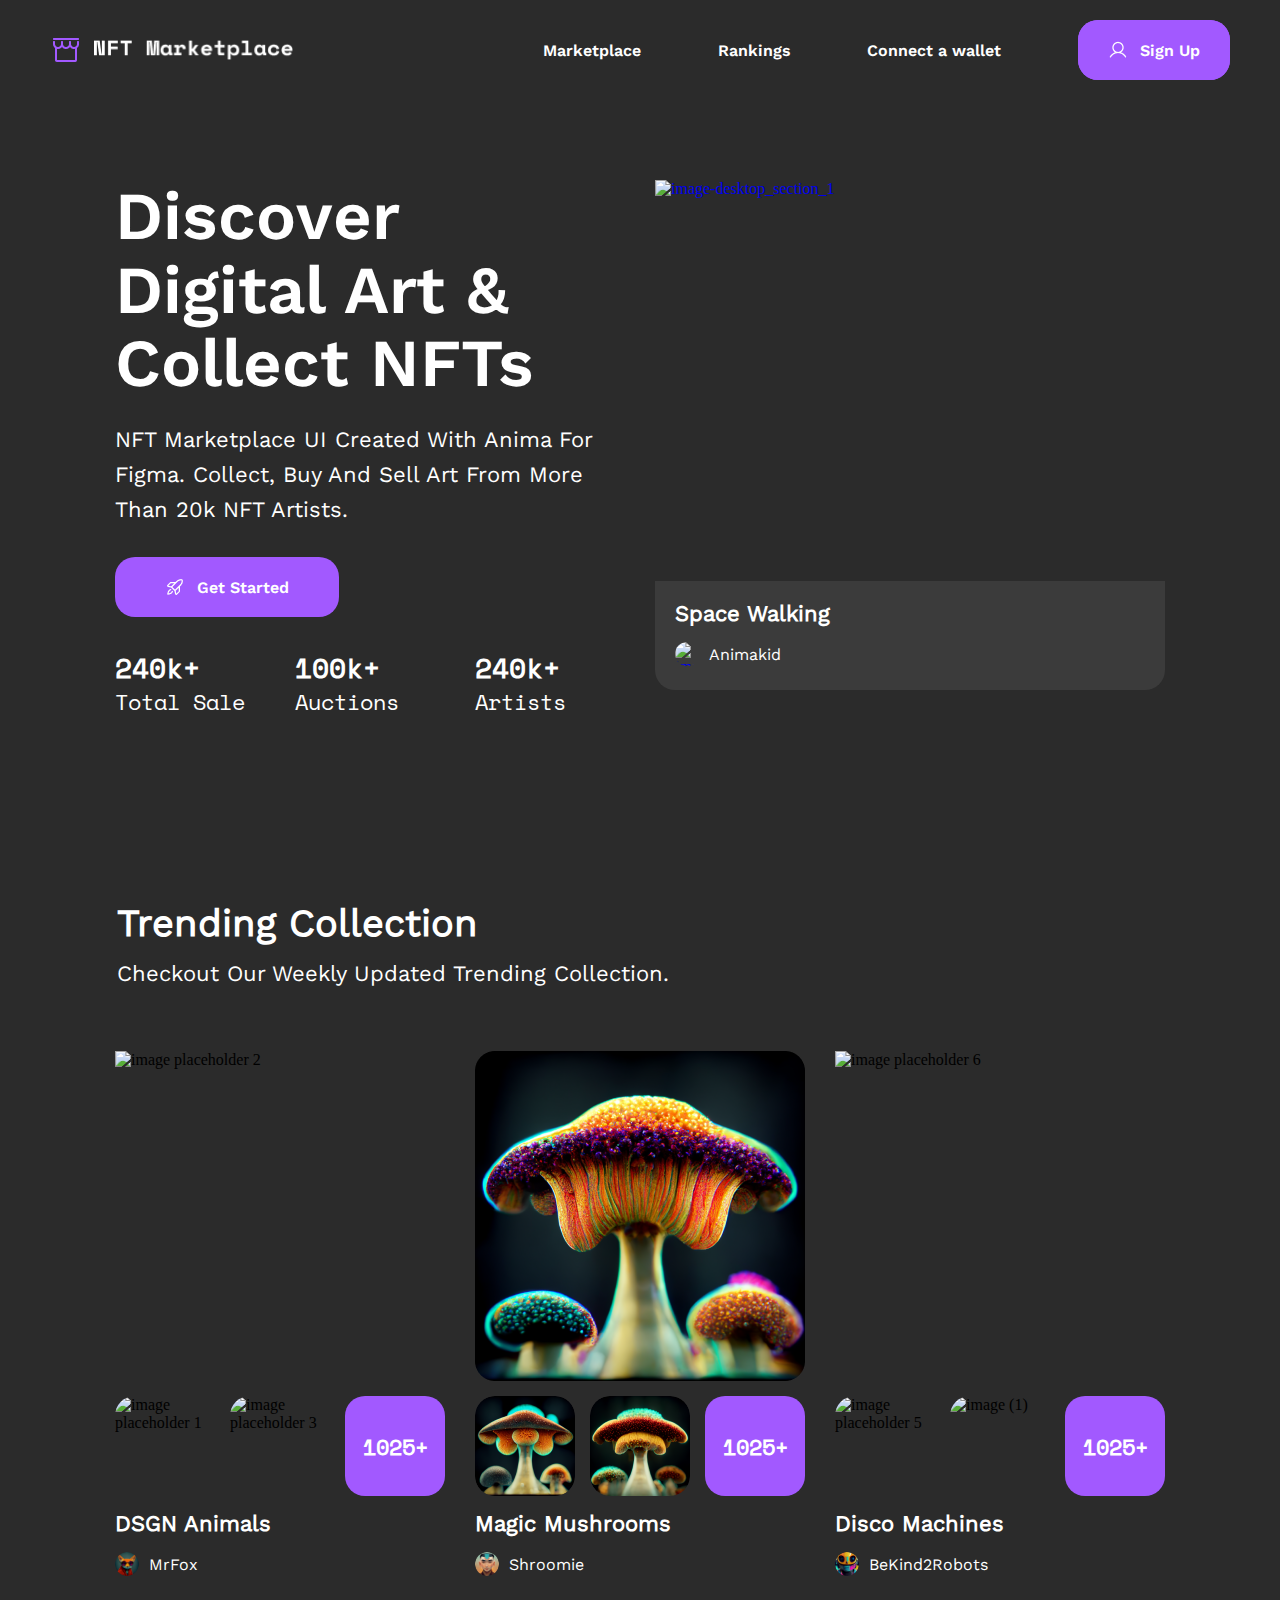
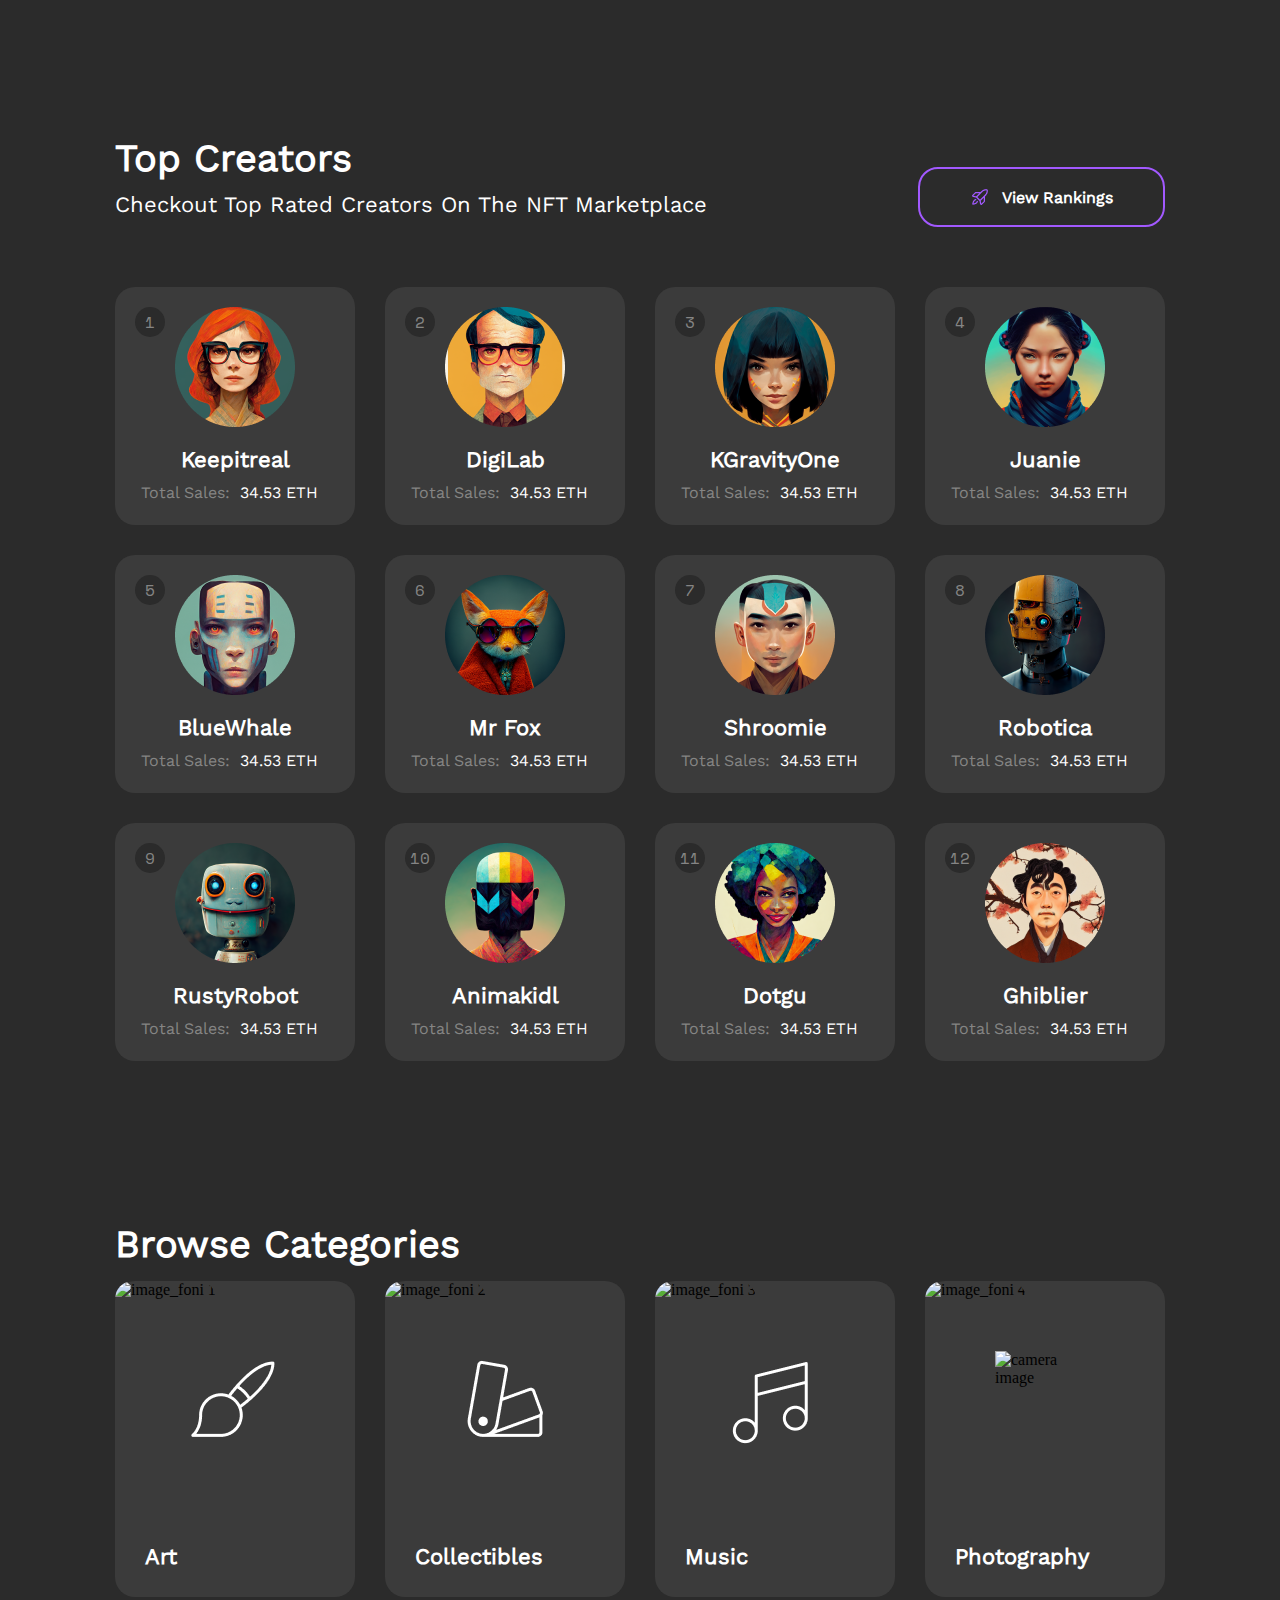
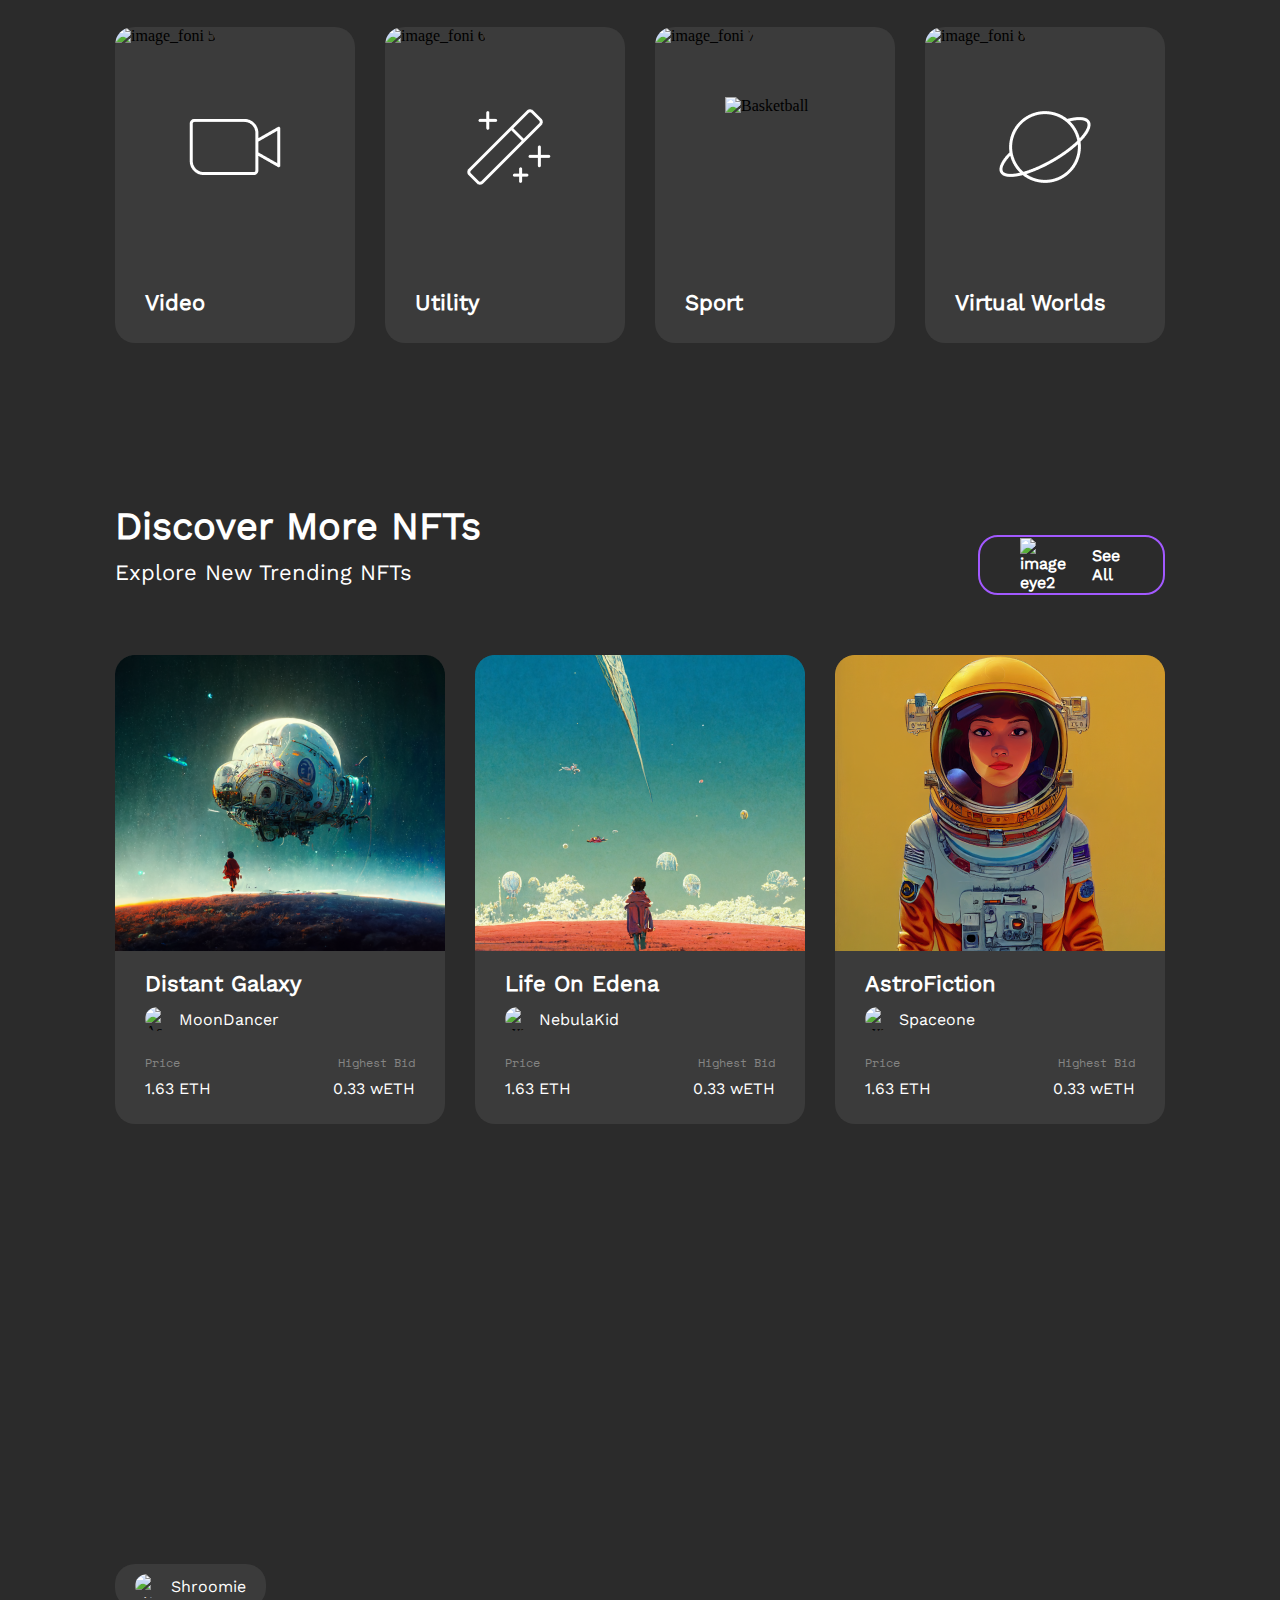
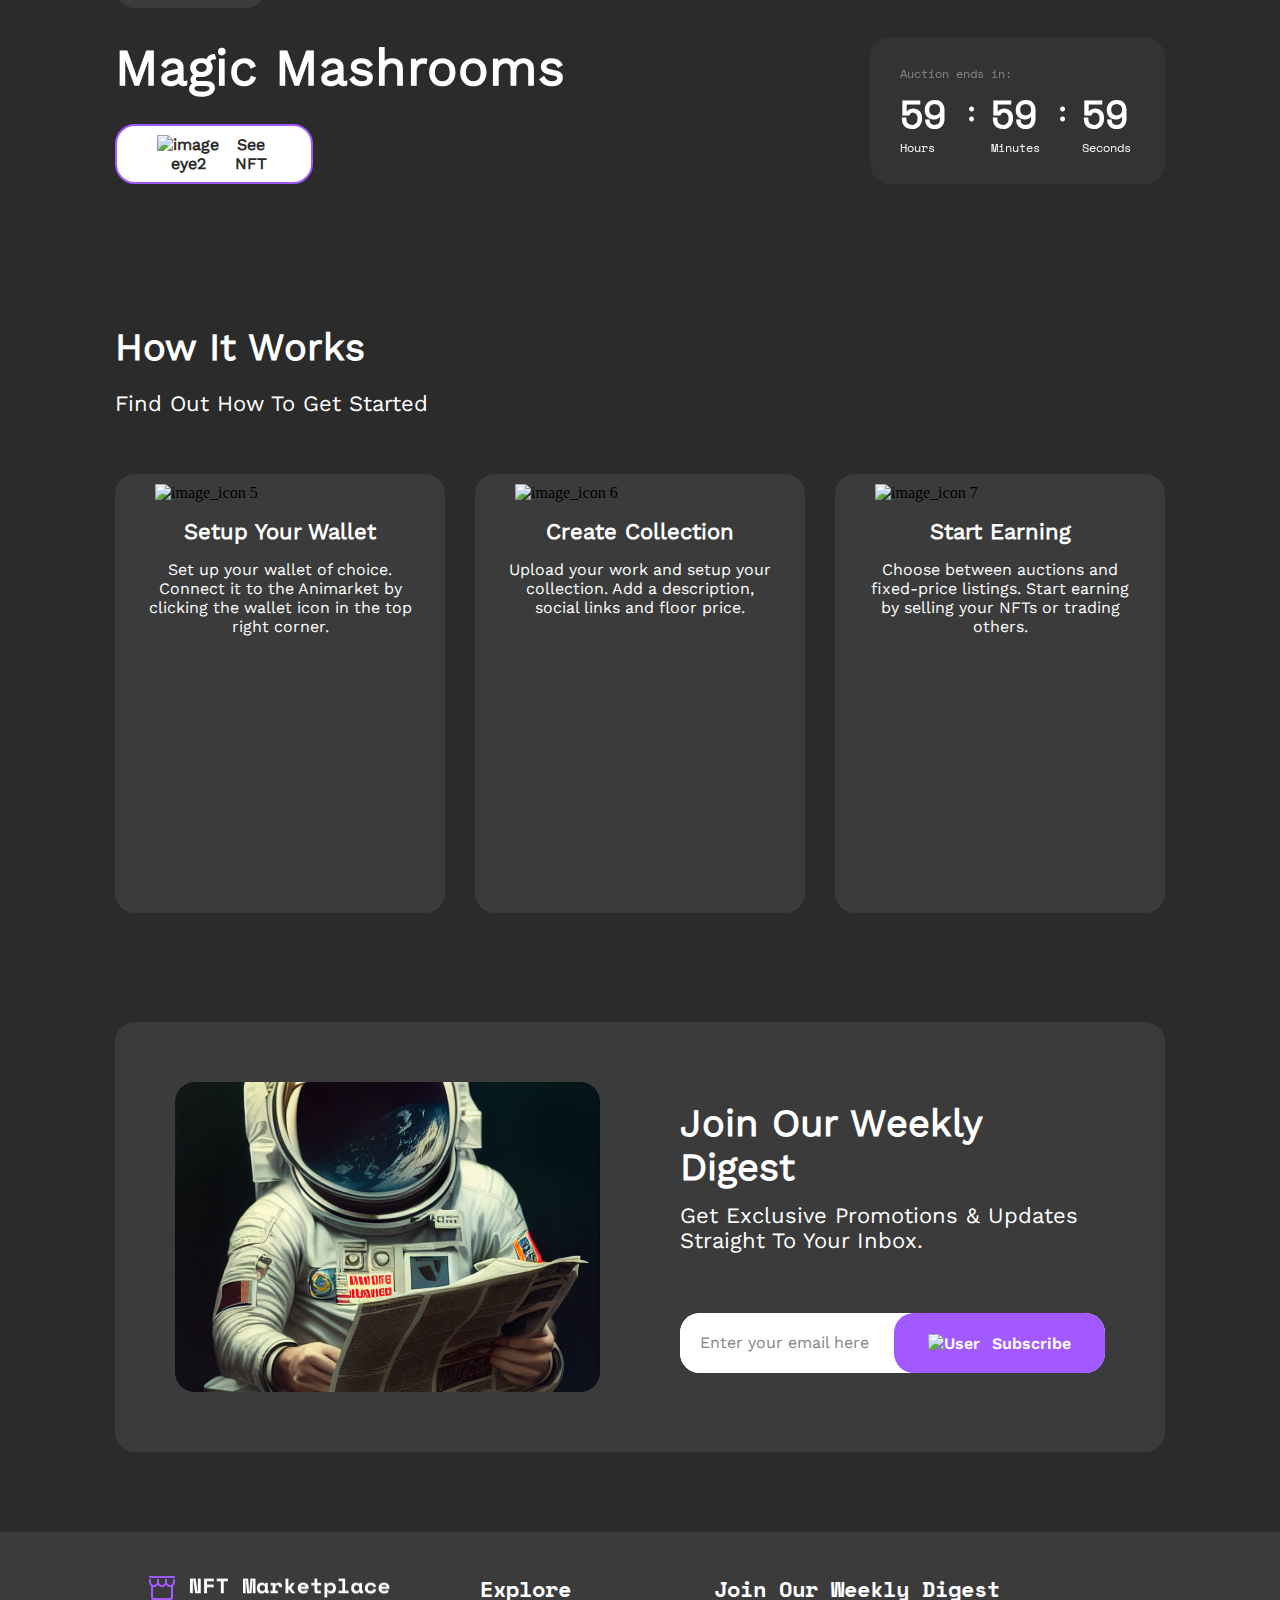
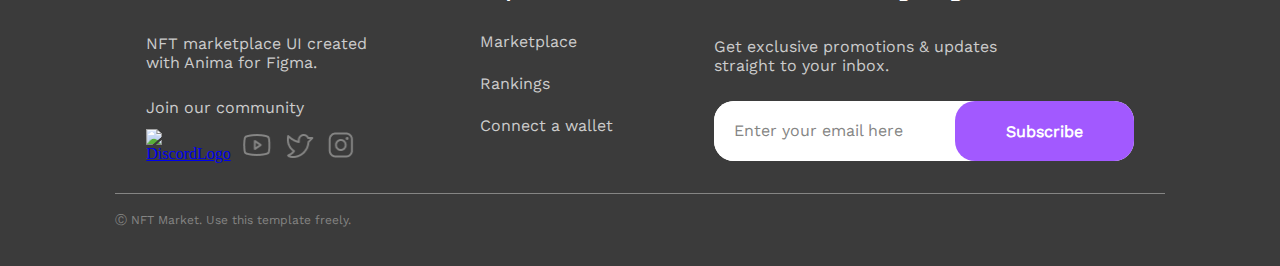
==== index.html @ e865f481 "Add files via upload" ====
<!DOCTYPE html>
<html lang="en">
<head>
    <meta charset="UTF-8">
    <meta name="viewport" content="width=device-width, initial-scale=1.0">
    <link rel="stylesheet" href="style.css">
    <title>index</title>
</head>
<body>
    <!--header start-->
    <header>
        <!--site logo-->
        <a class="header_image" href="index.html">
            <img class="image_logo_1" src="image/Storefront.png" alt="Storefront">
            <img class="image_logo_2" src="image/NFT Marketplace.png" alt="NFT">
        </a>
        <!--site logo end-->
        <!--menu navbar-->
        <nav class="navbar_menu">
            <a href="marketplace.html">Marketplace</a>
            <a href="rakings.html">Rankings</a>
            <a href="nft2.html">Connect a wallet</a>
            <button class="sign_up" type="button"><a class="sign_up" href="marketplace.html"><img class="sign_up_image" src="image/User.png" alt="User">Sign Up</a></button>
            <!--mobile version-->
            <div class="burger_menu">
                <img class="image_burger_menu" src="image/Burger Menu.png" alt="burger_menu">
            </div>
        </nav>
        <!--menu navbar end-->
    </header>
    <!--header end-->  
    <!--main start-->
    <main>
        <div class="desktop_section_1">
            <div class="desktop_container_1">
                <!--section 1 desktop information box-->
                <div class="desktop_box_1">
                    <!--h1-->
                    <div class="desktop_text_h1">
                        <h1 class="desktop_text_h1_style">Discover digital art & Collect NFTs</h1>
                    </div>
                    <!--paragraf-->
                    <div id="desktop_text_p" class="desktop_text_h1">
                        <p class="desktop_text_p_style">NFT marketplace UI created with Anima for Figma. Collect, buy and sell art from more than 20k NFT artists.</p>
                    </div>
                     <!--a link ღილაკი Get Started-->
                    <a id="desktop_get_started" class="sign_up" href="nft2.html"><img class="image_user" src="image/RocketLaunch.png" alt="RocketLaunch">Get Started</a>
                    <!--information text add-->
                    <div class="desktop_add_info_box">
                        <div class="add_mini_box"><p class="add_mini_box_text">240k+</p></div>
                        <div class="add_mini_box"><p class="add_mini_box_text">100k+</p></div>
                        <div class="add_mini_box"><p class="add_mini_box_text">240k+</p></div>
                        <div class="add_mini_box"><p class="add_mini_box_text2">Total Sale</p></div>
                        <div class="add_mini_box"><p class="add_mini_box_text2">Auctions</p></div>
                        <div class="add_mini_box"><p class="add_mini_box_text2">Artists</p></div>
                    </div>
                    <!--information text add   end--> 
                </div>
                <!--section 1 desktop information box end-->
                <!-- a link ( foto and text)-->
                <a class="desktop_box_2" href="#">
                    <div class="desktop_image_charcho">
                        <img class="desktop_image_box_2" src="image/Image decstop_section 1.png" alt="image-desktop_section_1">
                    </div>
                    <div class="desktop_box_2_part">
                        <div class="desktop_text_space_walking">
                            <p class="desktop_text_space_walking_style">Space Walking</p>
                        </div>
                        <div class="desktop_animekid_box">
                            <img class="desktop_image_avatar" src="image/Asset 12 2 (1).png" alt="image_asset 12 2 1">
                            <p class="desktop_text_animakid">Animakid</p>
                        </div>
                    </div>
                </a>
                <!-- a link ( foto and text)   end-->
                <!--desktop_mobile version-->
                <a class="desktop_get_started_mobile" href="nft2.html"><img class="image_user" src="image/RocketLaunch.png" alt="RocketLaunch">Get Started</a>
                <div class="desktop_add_info_box_mobile">
                    <div class="desktop_mini_box_mobile"><p class="add_mini_box_text">240k+</p></div>
                    <div class="desktop_mini_box_mobile"><p class="add_mini_box_text">100k+</p></div>
                    <div class="desktop_mini_box_mobile"><p class="add_mini_box_text">240k+</p></div>
                    <div class="desktop_mini_box_mobile2"><p class="add_mini_box_text2">Total Sale</p></div>
                    <div class="desktop_mini_box_mobile2"><p class="add_mini_box_text2">Auctions</p></div>
                    <div class="desktop_mini_box_mobile2"><p class="add_mini_box_text2">Artists</p></div>
                </div>
                <!--desktop_mobile version   end-->
            </div>
        </div>
        <!--section 2 (desktop)-->
        <div class="desktop_section_2">
            <!--section 2 h1-->
            <div class="desk_section_2_h1">
                <p class="trending_collection_style">Trending Collection</p>
            </div>
            <!--section 2 h3-->
            <div id="desk_section_2_h3" class="desk_section_2_h1">
                <p class="desk_section_2_h3_style">Checkout our weekly updated trending collection.</p>
            </div>
            <!-- section 2   image card -->
            <div class="desk_section_2_image_card">
                <!-- 3 big image-->
                <div class="desk_section_2_card_charcho">
                    <img class="section_2_big_image" src="image/Image Placeholder (2).png" alt="image placeholder 2">
                </div>
                <div id="mobile_none_box1" class="desk_section_2_card_charcho">
                    <img class="section_2_big_image" src="image/Primary Photo Placeholder 2.png" alt="Primary photo placeholder 2">
                </div>
                <div id="mobile_none_box2" class="desk_section_2_card_charcho">
                    <img class="section_2_big_image" src="image/Image Placeholder (6).png" alt="image placeholder 6">
                </div>
                <!-- 3 big image end-->
                <!-- 2 small image card end namber box-->
                <div class="desk_section_2_card_charcho_2">
                    <img class="section_2_mini_image" src="image/Image Placeholder (1).png" alt="image placeholder  1">
                    <img class="section_2_mini_image" src="image/Image Placeholder (3).png" alt="image placeholder 3">
                    <div class="mini_image_box">
                        <p class="mini_image_number">1025+</p>
                    </div>
                </div>
                <div id="mobile_none_box3" class="desk_section_2_card_charcho_2">
                    <img class="section_2_mini_image" src="image/Secondary Photo Placeholder 4.png" alt="Secondary 4">
                    <img class="section_2_mini_image" src="image/Secondary Photo Placeholder 5.png" alt=" Secondary 5">
                    <div class="mini_image_box">
                        <p class="mini_image_number">1025+</p>
                    </div>
                </div>
                <div id="mobile_none_box4" class="desk_section_2_card_charcho_2">
                    <img class="section_2_mini_image" src="image/Image Placeholder (5).png" alt="image placeholder 5">
                    <img class="section_2_mini_image" src="image/Image (1).png" alt=" image (1)">
                    <div class="mini_image_box">
                        <p class="mini_image_number">1025+</p>
                    </div>
                </div>
                <!-- 2 small image card end namber box    end-->
                <!-- 3 card name and logo -->
                <div class="desk_section_2_card_charcho_3">
                    <div class="desktop_text_space_walking">
                        <p class="desktop_text_space_walking_style">DSGN Animals</p>
                    </div>
                    <div class="desktop_animekid_box">
                        <img class="desktop_image_avatar" src="image/list 6.png" alt="list 6">
                        <p class="desktop_text_animakid">MrFox</p>
                    </div>    
                </div>
                <div id="mobile_none_box5" class="desk_section_2_card_charcho_3">
                    <div class="desktop_text_space_walking">
                        <p class="desktop_text_space_walking_style">Magic Mushrooms</p>
                    </div>
                    <div class="desktop_animekid_box">
                        <img class="desktop_image_avatar" src="image/list 7.png" alt="list 7">
                        <p class="desktop_text_animakid">Shroomie</p>
                    </div>    
                </div>
                <div id="mobile_none_box6" class="desk_section_2_card_charcho_3">
                    <div class="desktop_text_space_walking">
                        <p class="desktop_text_space_walking_style">Disco Machines</p>
                    </div>
                    <div class="desktop_animekid_box">
                        <img class="desktop_image_avatar" src="image/list 12.png" alt="list 12">
                        <p class="desktop_text_animakid">BeKind2Robots</p>
                    </div>    
                </div>
                <!-- 3 card name and logo   end -->
            </div>
        </div>
        <!--section 2 (desktop)   end-->
        <!--section 3 -->
        <div class="desktop_section_3">
            <!--section 3 text and  link-->
            <div class="desk_section_3_text_and_link_box">
                <!--section 3 h1 and paragraf-->
                <div class="desk_section_3_text">
                    <div class="section_3_line_h1">
                        <h1 class="trending_collection_style">Top creators</h1>
                    </div>
                    <div class="section_3_line_paragraf">
                        <p class="desk_section_2_h3_style">Checkout Top Rated Creators on the NFT Marketplace</p>
                    </div>
                </div>
                <!--a link ღილაკი View Rankings-->
                <a class="section_3_view_rankings" href="marketplace.html"><img class="image_user" src="image/RocketLaunch 2.png" alt="RocketLaunch 2">View Rankings</a>
            </div>
            <!--section 3 text and link  end--> 
            <!--section 3 card box-->
            <div class="desk_section_3_cards_box">
                <!--section 3  card 1-->
                <div class="desk-section_3_card">
                    <div class="section_3_image_and_namber">
                        <div class="section_3_number_box">
                            <p class="section_3_number_box_style">1</p>
                        </div>
                        <img class="section_3_card_image_1" src="image/person 1.png" alt="person 1">
                    </div>
                    <div class="section_3_name_and_sales">
                        <div class="section_3_name">
                            <p class="desktop_text_space_walking_style">Keepitreal</p>
                        </div>
                        <div id="section_3_sales_box" class="section_3_image_and_namber">
                            <div class="section_3_total_sales">
                                <p class="section_3_total_sales_style">Total Sales:</p>
                            </div>
                            <div class="section_3_total_sales">
                                <p class="desktop_text_animakid">34.53 ETH</p>
                            </div>
                        </div>
                    </div>
                </div>
                <!--section 3  card 2-->
                <div class="desk-section_3_card">
                    <div class="section_3_image_and_namber">
                        <div class="section_3_number_box">
                            <p class="section_3_number_box_style">2</p>
                        </div>
                        <img class="section_3_card_image_1" src="image/person 2.png" alt="person 2">
                    </div>
                    <div class="section_3_name_and_sales">
                        <div class="section_3_name">
                            <p class="desktop_text_space_walking_style">DigiLab</p>
                        </div>
                        <div id="section_3_sales_box" class="section_3_image_and_namber">
                            <div class="section_3_total_sales">
                                <p class="section_3_total_sales_style">Total Sales:</p>
                            </div>
                            <div class="section_3_total_sales">
                                <p class="desktop_text_animakid">34.53 ETH</p>
                            </div>
                        </div>
                    </div>
                </div>
                <!--section 3  card 3-->
                <div class="desk-section_3_card">
                    <div class="section_3_image_and_namber">
                        <div class="section_3_number_box">
                            <p class="section_3_number_box_style">3</p>
                        </div>
                        <img class="section_3_card_image_1" src="image/person 3.png" alt="person 3">
                    </div>
                    <div class="section_3_name_and_sales">
                        <div class="section_3_name">
                            <p class="desktop_text_space_walking_style">KGravityOne</p>
                        </div>
                        <div id="section_3_sales_box" class="section_3_image_and_namber">
                            <div class="section_3_total_sales">
                                <p class="section_3_total_sales_style">Total Sales:</p>
                            </div>
                            <div class="section_3_total_sales">
                                <p class="desktop_text_animakid">34.53 ETH</p>
                            </div>
                        </div>
                    </div>
                </div>
                <!--section 3  card 4-->
                <div class="desk-section_3_card">
                    <div class="section_3_image_and_namber">
                        <div class="section_3_number_box">
                            <p class="section_3_number_box_style">4</p>
                        </div>
                        <img class="section_3_card_image_1" src="image/person 4.png" alt="person 4">
                    </div>
                    <div class="section_3_name_and_sales">
                        <div class="section_3_name">
                            <p class="desktop_text_space_walking_style">Juanie</p>
                        </div>
                        <div id="section_3_sales_box" class="section_3_image_and_namber">
                            <div class="section_3_total_sales">
                                <p class="section_3_total_sales_style">Total Sales:</p>
                            </div>
                            <div class="section_3_total_sales">
                                <p class="desktop_text_animakid">34.53 ETH</p>
                            </div>
                        </div>
                    </div>
                </div>
                <!--section 3  card 5-->
                <div class="desk-section_3_card">
                    <div class="section_3_image_and_namber">
                        <div class="section_3_number_box">
                            <p class="section_3_number_box_style">5</p>
                        </div>
                        <img class="section_3_card_image_1" src="image/person 5.png" alt="person 5">
                    </div>
                    <div class="section_3_name_and_sales">
                        <div class="section_3_name">
                            <p class="desktop_text_space_walking_style">BlueWhale</p>
                        </div>
                        <div id="section_3_sales_box" class="section_3_image_and_namber">
                            <div class="section_3_total_sales">
                                <p class="section_3_total_sales_style">Total Sales:</p>
                            </div>
                            <div class="section_3_total_sales">
                                <p class="desktop_text_animakid">34.53 ETH</p>
                            </div>
                        </div>
                    </div>
                </div>
                <!--section 3  card 6-->
                <div id="mobile_version_none_6" class="desk-section_3_card">
                    <div class="section_3_image_and_namber">
                        <div class="section_3_number_box">
                            <p class="section_3_number_box_style">6</p>
                        </div>
                        <img class="section_3_card_image_1" src="image/person 6.png" alt="person 6">
                    </div>
                    <div class="section_3_name_and_sales">
                        <div class="section_3_name">
                            <p class="desktop_text_space_walking_style">mr fox</p>
                        </div>
                        <div id="section_3_sales_box" class="section_3_image_and_namber">
                            <div class="section_3_total_sales">
                                <p class="section_3_total_sales_style">Total Sales:</p>
                            </div>
                            <div class="section_3_total_sales">
                                <p class="desktop_text_animakid">34.53 ETH</p>
                            </div>
                        </div>
                    </div>
                </div>
                <!--section 3  card 7-->
                <div id="mobile_version_none_7" class="desk-section_3_card">
                    <div class="section_3_image_and_namber">
                        <div class="section_3_number_box">
                            <p class="section_3_number_box_style">7</p>
                        </div>
                        <img class="section_3_card_image_1" src="image/person 7.png" alt="person 7">
                    </div>
                    <div class="section_3_name_and_sales">
                        <div class="section_3_name">
                            <p class="desktop_text_space_walking_style">Shroomie</p>
                        </div>
                        <div id="section_3_sales_box" class="section_3_image_and_namber">
                            <div class="section_3_total_sales">
                                <p class="section_3_total_sales_style">Total Sales:</p>
                            </div>
                            <div class="section_3_total_sales">
                                <p class="desktop_text_animakid">34.53 ETH</p>
                            </div>
                        </div>
                    </div>
                </div>
                <!--section 3  card 8-->
                <div id="mobile_version_none_8" class="desk-section_3_card">
                    <div class="section_3_image_and_namber">
                        <div class="section_3_number_box">
                            <p class="section_3_number_box_style">8</p>
                        </div>
                        <img class="section_3_card_image_1" src="image/person 8.png" alt="person8">
                    </div>
                    <div class="section_3_name_and_sales">
                        <div class="section_3_name">
                            <p class="desktop_text_space_walking_style">robotica</p>
                        </div>
                        <div id="section_3_sales_box" class="section_3_image_and_namber">
                            <div class="section_3_total_sales">
                                <p class="section_3_total_sales_style">Total Sales:</p>
                            </div>
                            <div class="section_3_total_sales">
                                <p class="desktop_text_animakid">34.53 ETH</p>
                            </div>
                        </div>
                    </div>
                </div>
                <!--section 3  card 9-->
                <div id="mobile_version_none_9" class="desk-section_3_card">
                    <div class="section_3_image_and_namber">
                        <div class="section_3_number_box">
                            <p class="section_3_number_box_style">9</p>
                        </div>
                        <img class="section_3_card_image_1" src="image/person 9.png" alt="person 9">
                    </div>
                    <div class="section_3_name_and_sales">
                        <div class="section_3_name">
                            <p class="desktop_text_space_walking_style">RustyRobot</p>
                        </div>
                        <div id="section_3_sales_box" class="section_3_image_and_namber">
                            <div class="section_3_total_sales">
                                <p class="section_3_total_sales_style">Total Sales:</p>
                            </div>
                            <div class="section_3_total_sales">
                                <p class="desktop_text_animakid">34.53 ETH</p>
                            </div>
                        </div>
                    </div>
                </div>
                <!--section 3  card 10-->
                <div id="mobile_version_none_10" class="desk-section_3_card">
                    <div class="section_3_image_and_namber">
                        <div class="section_3_number_box">
                            <p class="section_3_number_box_style">10</p>
                        </div>
                        <img class="section_3_card_image_1" src="image/person 10.png" alt="person 10">
                    </div>
                    <div class="section_3_name_and_sales">
                        <div class="section_3_name">
                            <p class="desktop_text_space_walking_style">animakidl</p>
                        </div>
                        <div id="section_3_sales_box" class="section_3_image_and_namber">
                            <div class="section_3_total_sales">
                                <p class="section_3_total_sales_style">Total Sales:</p>
                            </div>
                            <div class="section_3_total_sales">
                                <p class="desktop_text_animakid">34.53 ETH</p>
                            </div>
                        </div>
                    </div>
                </div>
                <!--section 3  card 11-->
                <div id="mobile_version_none_11" class="desk-section_3_card">
                    <div class="section_3_image_and_namber">
                        <div class="section_3_number_box">
                            <p class="section_3_number_box_style">11</p>
                        </div>
                        <img class="section_3_card_image_1" src="image/person 11.png" alt="person 11">
                    </div>
                    <div class="section_3_name_and_sales">
                        <div class="section_3_name">
                            <p class="desktop_text_space_walking_style">Dotgu</p>
                        </div>
                        <div id="section_3_sales_box" class="section_3_image_and_namber">
                            <div class="section_3_total_sales">
                                <p class="section_3_total_sales_style">Total Sales:</p>
                            </div>
                            <div class="section_3_total_sales">
                                <p class="desktop_text_animakid">34.53 ETH</p>
                            </div>
                        </div>
                    </div>
                </div>
                <!--section 3  card 12-->
                <div id="mobile_version_none_12" class="desk-section_3_card">
                    <div class="section_3_image_and_namber">
                        <div class="section_3_number_box">
                            <p class="section_3_number_box_style">12</p>
                        </div>
                        <img class="section_3_card_image_1" src="image/person 12.png" alt="person 12">
                    </div>
                    <div class="section_3_name_and_sales">
                        <div class="section_3_name">
                            <p class="desktop_text_space_walking_style">Ghiblier</p>
                        </div>
                        <div id="section_3_sales_box" class="section_3_image_and_namber">
                            <div class="section_3_total_sales">
                                <p class="section_3_total_sales_style">Total Sales:</p>
                            </div>
                            <div class="section_3_total_sales">
                                <p class="desktop_text_animakid">34.53 ETH</p>
                            </div>
                        </div>
                    </div>
                </div>
            </div>
            <!--section 3 card box   end-->
            <!--mobile version view rankings-->
            <a class="section_3_view_rankings_mobile" href="marketplace.html"><img class="image_user" src="image/RocketLaunch 2.png" alt="RocketLaunch 2">View Rankings</a>
        </div>
        <!--desktop section 3 end-->
        <!--desktop section 4-->
        <div class="desktop_section_4">
            <!--section 4 h1 text-->
            <div id="desk_section_4_browse_categories" class="desk_section_2_h1">
                <p class="trending_collection_style">browse categories</p>
            </div>
            <!--section 4 card box-->
            <div class="desk_section_4_card_box">
                <!--section 4 card 1-->
                <div class="desk_section_4_card">
                    <div class="section_4_card_image_box">
                        <img class="section_4_card_image_foni" src="image/foni 1.png" alt="image_foni 1">
                        <img class="section_4_card_image_center" src="image/PaintBrush.png" alt="PaintBrush">
                    </div>
                    <div class="section_4_card_text_box">
                        <p class="section_4_card_text_box_style">Art</p>
                    </div>
                </div>
                <!--section 4 card 2-->
                <div class="desk_section_4_card">
                    <div class="section_4_card_image_box">
                        <img class="section_4_card_image_foni" src="image/foni 2.png" alt="image_foni 2">
                        <img class="section_4_card_image_center" src="image/Swatches.png" alt="Swatches">
                    </div>
                    <div class="section_4_card_text_box">
                        <p class="section_4_card_text_box_style">Collectibles</p>
                    </div>
                </div>
                <!--section 4 card 3-->
                <div class="desk_section_4_card">
                    <div class="section_4_card_image_box">
                        <img class="section_4_card_image_foni" src="image/foni 3.png" alt="image_foni 3">
                        <img class="section_4_card_image_center" src="image/MusicNotes.png" alt="MusicNotes">
                    </div>
                    <div class="section_4_card_text_box">
                        <p class="section_4_card_text_box_style">Music</p>
                    </div>
                </div>
                <!--section 4 card 4-->
                <div class="desk_section_4_card">
                    <div class="section_4_card_image_box">
                        <img class="section_4_card_image_foni" src="image/foni 4.png" alt="image_foni 4">
                        <img class="section_4_card_image_center" src="image/Camera.png" alt="camera image">
                    </div>
                    <div class="section_4_card_text_box">
                        <p class="section_4_card_text_box_style">Photography</p>
                    </div>
                </div>
                <!--section 4 card 5-->
                <div class="desk_section_4_card">
                    <div class="section_4_card_image_box">
                        <img class="section_4_card_image_foni" src="image/foni 5.png" alt="image_foni 5">
                        <img class="section_4_card_image_center" src="image/VideoCamera.png" alt="VideoCamera">
                    </div>
                    <div class="section_4_card_text_box">
                        <p class="section_4_card_text_box_style">Video</p>
                    </div>
                </div>
                <!--section 4 card 6-->
                <div class="desk_section_4_card">
                    <div class="section_4_card_image_box">
                        <img class="section_4_card_image_foni" src="image/foni 6.png" alt="image_foni 6">
                        <img class="section_4_card_image_center" src="image/MagicWand.png" alt="MagicWand">
                    </div>
                    <div class="section_4_card_text_box">
                        <p class="section_4_card_text_box_style">Utility</p>
                    </div>
                </div>
                <!--section 4 card 7-->
                <div class="desk_section_4_card">
                    <div class="section_4_card_image_box">
                        <img class="section_4_card_image_foni" src="image/foni 7.png" alt="image_foni 7">
                        <img class="section_4_card_image_center" src="image/Basketball.png" alt="Basketball">
                    </div>
                    <div class="section_4_card_text_box">
                        <p class="section_4_card_text_box_style">Sport</p>
                    </div>
                </div>
                <!--section 4 card 8-->
                <div class="desk_section_4_card">
                    <div class="section_4_card_image_box">
                        <img class="section_4_card_image_foni" src="image/foni 8.png" alt="image_foni 8">
                        <img class="section_4_card_image_center" src="image/Planet.png" alt="Planet">
                    </div>
                    <div class="section_4_card_text_box">
                        <p class="section_4_card_text_box_style">Virtual Worlds</p>
                    </div>
                </div>
            </div>
            <!--section 4 card box end-->
        </div>
        <!--desktop sectiom 4 end-->
        <!--desktop section 5-->
        <div id="desktop_section_5" class="desktop_section_4">
            <!--section 5 class copy section 2-->
            <div class="desk_section_3_text_and_link_box">
                <!--section 5 h1 text -->
                <div id="desk_section_5_text" class="desk_section_3_text">
                    <div class="section_3_line_h1">
                        <h1 class="trending_collection_style">Discover More NFTs</h1>
                    </div>
                    <div class="section_3_line_paragraf">
                        <p class="desk_section_2_h3_style">Explore new trending NFTs</p>
                    </div>
                </div>
                <!--button ღილაკი See All-->
                <a id="section_5_see_all" class="section_3_view_rankings" href="marketplace.html"><img class="image_user" src="image/Eye.png" alt="image eye2">See All</a>
            </div>
            <!--section 5,information copy section 2-->
            <!--section 5 conteiner 2 card box (3 card)-->
            <div class="section_5_container_2">
                <!--section 5 container 2 card 1 -->
                <div class="section_5_container_2_card">
                    <!--container 2 card image box-->
                    <div class="section_5_card_image_box">
                        <img class="section_5_card_big_image" src="image/section 5 namber 1.png" alt="section 5 number 1">
                    </div>
                    <!--container 2 card text box-->
                    <div class="section_5_card_text_box">
                        <div class="desktop_text_space_walking">
                            <p class="desktop_text_space_walking_style">Distant Galaxy</p>
                        </div>
                        <div id="section_5_animekid_box2" class="desktop_animekid_box">
                            <img class="desktop_image_avatar" src="image/Asset 12 2.png" alt="Asset 12 2">
                            <p class="desktop_text_animakid">MoonDancer</p>
                        </div>
                        <div class="container_2_card_price_and_highest_box">
                            <div class="container_2_card_price_box">
                                <div class="container_2_card_price">
                                    <p class="container_2_card_price_style">Price</p>
                                </div> 
                                <div class="container_2_card_price_2">
                                    <p class="desktop_text_animakid">1.63 ETH</p>
                                </div>
                            </div>
                            <div class="container_2_card_price_box_2">
                                <div class="container_2_card_price_3">
                                    <p class="container_2_card_price_style">Highest Bid</p>
                                </div> 
                                <div class="container_2_card_price_4">
                                    <p class="desktop_text_animakid">0.33 wETH</p>
                                </div>
                            </div>    
                        </div>    
                    </div>
                    <!--container 2 card text box end-->
                </div>
                <!--section 5 container 2 card 2 -->
                <div class="section_5_container_2_card">
                    <div class="section_5_card_image_box">
                        <img class="section_5_card_big_image" src="image/section 5 namber 2.png" alt="section 5 number 2">
                    </div>
                    <div class="section_5_card_text_box">
                        <div class="desktop_text_space_walking">
                            <p class="desktop_text_space_walking_style">Life On Edena</p>
                        </div>
                        <div id="section_5_animekid_box2" class="desktop_animekid_box">
                            <img class="desktop_image_avatar" src="image/Avatar (5).png" alt="avatar 5">
                            <p class="desktop_text_animakid">NebulaKid</p>
                        </div>
                        <div class="container_2_card_price_and_highest_box">
                            <div class="container_2_card_price_box">
                                <div class="container_2_card_price">
                                    <p class="container_2_card_price_style">Price</p>
                                </div> 
                                <div class="container_2_card_price_2">
                                    <p class="desktop_text_animakid">1.63 ETH</p>
                                </div>
                            </div>
                            <div class="container_2_card_price_box_2">
                                <div class="container_2_card_price_3">
                                    <p class="container_2_card_price_style">Highest Bid</p>
                                </div> 
                                <div class="container_2_card_price_4">
                                    <p class="desktop_text_animakid">0.33 wETH</p>
                                </div>
                            </div>    
                        </div>    
                    </div>
                </div>
                <!--section 5 container 2 card 3 -->
                <div class="section_5_container_2_card">
                    <div class="section_5_card_image_box">
                        <img class="section_5_card_big_image" src="image/section 5 namber 3.png" alt="section 5 number 3">
                    </div>
                    <div class="section_5_card_text_box">
                        <div class="desktop_text_space_walking">
                            <p class="desktop_text_space_walking_style">AstroFiction</p>
                        </div>
                        <div id="section_5_animekid_box2" class="desktop_animekid_box">
                            <img class="desktop_image_avatar" src="image/Avatar (3).png" alt="avatar 3">
                            <p class="desktop_text_animakid">Spaceone</p>
                        </div>
                        <div class="container_2_card_price_and_highest_box">
                            <div class="container_2_card_price_box">
                                <div class="container_2_card_price">
                                    <p class="container_2_card_price_style">Price</p>
                                </div> 
                                <div class="container_2_card_price_2">
                                    <p class="desktop_text_animakid">1.63 ETH</p>
                                </div>
                            </div>
                            <div class="container_2_card_price_box_2">
                                <div class="container_2_card_price_3">
                                    <p class="container_2_card_price_style">Highest Bid</p>
                                </div> 
                                <div class="container_2_card_price_4">
                                    <p class="desktop_text_animakid">0.33 wETH</p>
                                </div>
                            </div>    
                        </div>    
                    </div>
                </div>
            </div>
            <!--section 5 conteiner 2 card box (3 card)   end-->
            <!--mobile version section 5 -->
            <a class="section_5_see_all_mobile" href="marketplace.html"><img class="image_user" src="image/Eye.png" alt="image eye2">See All</a>
        </div>
        <!--desktop section 5 end-->
        <!--desktop section 6 bacgraund image-->
        <div class="desktop_section_6_backgraund">
            <!--desktop section 6 -->
            <div class="desktop_section_6">
                <!--container links and taimer-->
                <div class="desk_section_6_container_3">
                    <!--box 1 link-Shroomie and text and link See NFT-->
                    <div class="container_3_box_1">
                        <a class="container_3_Shroomie_link" href="artist.html"><img class="desktop_image_avatar" src="image/Avatar 10.png" alt="avatar 10">Shroomie</a>
                        <div class="container_3_box_1_text">
                            <h1 class="container_3_box_1_text_style">Magic Mashrooms</h1>
                        </div>
                        <a id="section_6_see_nft" class="section_3_view_rankings" href="nft page.html"><img class="image_user" src="image/Eye.png" alt="image eye2">See NFT</a>
                    </div>
                    <!--box 1 link-Shroomie and text and link See NFT   end-->
                    <!--section 6 taimer auction box-->
                    <div class="section_6_auction_timer_box">
                        <div id="section_6_auction_time" class="container_2_card_price">
                            <p class="container_2_card_price_style">Auction ends in:</p>
                        </div>
                        <div class="section_6_time_box">
                            <div class="section_6_time_number">
                                <div class="section_6_number_59">
                                    <p class="section_6_number_59_style">59</p>
                                </div>
                                <div class="section_6_hours">
                                    <p class="section_6_hours_style">Hours</p>
                                </div>
                            </div>
                            <div class="section_6_orwertili">
                                <p class="section_6_orwertili_style">:</p>
                            </div>
                            <div class="section_6_time_number">
                                <div class="section_6_number_59">
                                    <p class="section_6_number_59_style">59</p>
                                </div>
                                <div class="section_6_hours">
                                    <p class="section_6_hours_style">Minutes</p>
                                </div>
                            </div>
                            <div class="section_6_orwertili">
                                <p class="section_6_orwertili_style">:</p>
                            </div>
                            <div class="section_6_time_number">
                                <div class="section_6_number_59">
                                    <p class="section_6_number_59_style">59</p>
                                </div>
                                <div class="section_6_hours">
                                    <p class="section_6_hours_style">Seconds</p>
                                </div>
                            </div>
                        </div>
                    </div>
                    <!--section 6 taimer auction box end-->
                    <!--mobile version link see nft-->
                    <a id="section_6_see_nft_mobile" class="section_3_view_rankings" href="nft page.html"><img class="image_user" src="image/Eye.png" alt="image eye2">See NFT</a>
                </div>
            </div>
        </div>
        <!-- desktop section 6 end-->
        <!-- desktop section 7-->
        <div id="desktop_section_7" class="desktop_section_4">
            <!--section 7 h1 -->
            <div id="desk_section_7_h1" class="desk_section_2_h1">
                <p class="trending_collection_style">How it works</p>
            </div>
            <div id="desk_section_7_h3" class="desk_section_2_h1">
                <p class="desk_section_2_h3_style">Find out how to get started</p>
            </div>
            <!--section 7 card conteiner 4-->
            <div id="section_7_container_4" class="section_5_container_2">
                <!-- section 7 . card 3-->
                <div class="section_7_container_card">
                    <img class="container_4_image_icon" src="image/Icon 5.png" alt="image_icon 5">
                    <div class="container_4_text_charcho">
                        <div class="container_4_text_box">
                            <p id="style_mobile" class="desktop_text_space_walking_style">Setup Your wallet</p>
                        </div>
                        <div class="container_4_text_box_2">
                            <p id="style_mobile_paragraf" class="desktop_text_animakid">Set up your wallet of choice. Connect it to the Animarket by clicking the wallet icon in the top right corner.</p>
                        </div>
                    </div>
                </div>
                <!--card 2-->
                <div class="section_7_container_card">
                    <img class="container_4_image_icon" src="image/Icon 6.png" alt="image_icon 6">
                    <div class="container_4_text_charcho">
                        <div class="container_4_text_box">
                            <p id="style_mobile2" class="desktop_text_space_walking_style">Create Collection</p>
                        </div>
                        <div class="container_4_text_box_2">
                            <p id="style_mobile_paragraf2" class="desktop_text_animakid">Upload your work and setup your collection. Add a description, social links and floor price.</p>
                        </div>
                    </div>
                </div>
                <!--card 3-->
                <div class="section_7_container_card">
                    <img class="container_4_image_icon" src="image/Icon 7.png" alt="image_icon 7">
                    <div class="container_4_text_charcho">
                        <div class="container_4_text_box">
                            <p id="style_mobile3" class="desktop_text_space_walking_style">Start Earning</p>
                        </div>
                        <div class="container_4_text_box_2">
                            <p id="style_mobile_paragraf3" class="desktop_text_animakid">Choose between auctions and fixed-price listings. Start earning by selling your NFTs or trading others.</p>
                        </div>
                    </div>
                </div>
            </div>
        </div>
        <!-- desktop section 7 end-->
        <!-- desktop section 8 -->
        <div class="desktop_section_8">
            <div class="desktop_section_8_container">
                <!--container image and information-->
                <div class="section_8_container_box_1">
                    <img class="section_8_image_cosmo" src="image/Photo cos.png" alt="foto cos">
                    <div class="section_8_text_box">
                        <div class="section_8_text_line_1">
                            <p class="trending_collection_style">Join our weekly digest</p>
                        </div>
                        <div class="section_8_text_line_2">
                            <p class="desk_section_2_h3_style">Get exclusive promotions & updates straight to your inbox.</p>
                        </div>
                        <!--input and button -->
                        <form class="section_8_input_box">
                            <input class="section_8_input_1" type="email" placeholder="Enter your email here">
                            <button id="section_8_subscrible" class="sign_up" type="button"><img class="image_user" src="image/EnvelopeSimple.png" alt="User">Subscribe</button>
                        </form>
                    </div>
                </div>
            </div>
        </div>
        <!-- desktop section 8 end-->
    </main>
    <!--main end-->
    <!--last part-->
    <div class="last_part">
        <div class="section_4">
            <div class="box_2">
                <div class="sveti_1">
                    <!--site logo-->
                    <a class="header_image_mobile" href="index.html">
                        <img class="image_logo_1_mobile" src="image/Storefront.png" alt="Storefront">
                        <img class="image_logo_2_mobile" src="image/NFT Marketplace.png" alt="NFT">
                    </a>
                    <!--site logo end-->
                    <div class="paragrafi_3">
                        <p class="paragrafi_3_style">NFT marketplace UI created with Anima for Figma.</p>
                    </div>
                    <div id="paragrafi_4" class="paragrafi_3">
                        <p class="paragrafi_3_style">Join our community</p>
                    </div>
                    <!--image soc media-->
                    <div class="soc_image_box">
                        <a href="#"><img class="logo_soc" src="image/DiscordLogo.png" alt="DiscordLogo"></a>
                        <a href="#"><img class="logo_soc" src="image/YoutubeLogo.png" alt="YoutubeLogo"></a>
                        <a href="#"><img class="logo_soc" src="image/TwitterLogo.png" alt="TwitterLogo"></a>
                        <a href="#"><img class="logo_soc" src="image/InstagramLogo.png" alt="InstagramLogo"></a>
                    </div>
                    <!--image soc media end-->
                </div>
                <div class="sveti_2">
                    <div class="explore_box">
                        <p class="explore_style">Explore</p>
                    </div>
                    <div class="marketplace">
                        <a class="paragrafi_3_style" href="marketplace.html">Marketplace</a>
                    </div>
                    <div class="rankings">
                        <a class="paragrafi_3_style" href="rakings.html">Rankings</a>
                    </div>
                    <div class="rankings">
                        <a class="paragrafi_3_style" href="nft2.html">Connect a wallet</a>
                    </div>
                </div>
                <div class="sveti_3">
                    <div id="join_our" class="explore_box">
                        <p class="explore_style">Join our weekly digest</p>
                    </div>
                    <div id="paragrafi_5" class="paragrafi_3">
                        <p class="paragrafi_3_style">Get exclusive promotions & updates straight to your inbox.</p>
                    </div>
                    <div class="input_box">
                        <input class="input_1" type="email" placeholder="Enter your email here">
                        <button class="subscrible" type="button">Subscribe</button>
                        <button class="mobile_button"><img class="sign_up_ima" src="image/EnvelopeSimple.png" alt="meil_image"> Subscribe</button>
                    </div>
                </div>
            </div>
            <div class="box_3">
                <div class="paragrafi_6">
                    <p class="paragrafi_6_style">Ⓒ NFT Market. Use this template freely.</p>
                </div>
            </div>
        </div>
    </div>
    <!--last part end-->
</body>
</html>
---- style.css ----
@font-face {
    font-family: "WorkSans-Regular";
    src: url(font/WorkSans-Regular.ttf);
}
@font-face {
    font-family: "WorkSans-SemiBold";
    src: url(font/WorkSans-SemiBold.ttf);
}
@font-face {
    font-family: "SpaceMono-Regular";
    src: url(font/SpaceMono-Regular.ttf);
}
@font-face {
    font-family: "SpaceMono-Bold";
    src: url(font/SpaceMono-Bold.ttf);
}
*{
    margin: 0;
    padding: 0;
    box-sizing: border-box;
}
:root{
    /*font*/
    --primary_font: "WorkSans-Regular";
    --secondary_font: "WorkSans-SemiBold";
    --third_font: "SpaceMono-Regular";
    --quarter_font: "SpaceMono-Bold";
    /*font end*/
    /*color*/
    --bg-white: #ffffff;
    --bg-blu: #A259FF;
    --bg-Gray: #858584;
    --bg-approx-eclipse: #3b3b3b;
    --bg-Night-Rider: #2B2B2B;
    --bg-Very-Light-Grey: #ccc;
    --bg-green-cyan: #00ac4f;
    --bg-very-dark-shade-of-gray: #1e1e1e;
    /*color end*/
}
body{
    background-color: var(--bg-Night-Rider);
}
/*header*/
header{
    margin: auto;
    max-width: 1280px;
    height: 100px;
    padding: 20px 50px;
    display: flex;
    justify-content: space-between;
    align-items: center;
}
/*logo site*/
.header_image{
    width: 243.41px;
    height: 32px;
    display: flex;
    align-items: center;
    justify-content: space-between;
}
.header_image_mobile{
    width: 243.41px;
    height: 32px;
    display: flex;
    align-items: center;
    justify-content: space-between;
}
.image_logo_1_mobile{
    width: 32px;
    height: 32px;
}
.image_logo_2_mobile{
    width: 199.41px;
    height: 19.8px;
}
.image_logo_1{
    width: 32px;
    height: 32px;
}
.image_logo_2{
    width: 199.41px;
    height: 19.8px;
}
/*menu*/
.navbar_menu{
    width: 707px;
    height: 60px;
    padding-left: 20px;
    display: flex;
    align-items: center;
    justify-content: space-between;
   
}
.navbar_menu > a{
    font-size: 16px;
    font-family: var(--secondary_font);
    color: var(--bg-white);
    font-weight: 600;
    text-decoration: none;
}
/* a teg (sign up)*/
.sign_up{
    width: 152px;
    height: 60px;
    background-color:var(--bg-blu);
    border: none;
    border-radius: 20px;
    color: var(--bg-white);
    font-size: 16px;
    font-family: var(--secondary_font);
    font-weight: 600;
    display: flex;
    align-items: center;
    justify-content: center;
    gap: 12px;
    text-decoration: none;
    cursor: pointer;
}
.sign_up_image{
    width: 20px;
    height: 20px;
}
/*mobile version*/
.burger_menu{
    display: none;
}
.image_burger_menu{
    width: 24px;
    height: 24px;
}
/*header end*/
/*main start*/
.desktop_section_1{
    margin: auto;
    width: 1280px;
    height: 720px;
    padding: 80px 115px;
}
.desktop_container_1{
    width: 1050px;
    height: 544px;
    display: flex;
    justify-content: space-between;
}
/*section 1 desktop information box*/
.desktop_box_1{
    width: 510px;
    height: 100%;
}
/*h1*/
.desktop_text_h1{
    width: 100%;
    height: 222px;
}
.desktop_text_h1_style{
    color: var(--bg-white);
    font-family: var(--secondary_font);
    font-size: 67px;
    line-height: 73.7px;
    font-weight: 600;
    text-transform: capitalize;
}
/*paragraf   class="desktop_text_h1"*/
#desktop_text_p{
    margin-top: 20px;
    height: 105px;
}
.desktop_text_p_style{
    color: var(--bg-white);
    font-family: var(--primary_font);
    font-size: 22px;
    line-height: 35.2px;
    font-weight: 400;
    text-transform: capitalize;
}
/* a link. class="sign_up"*/
#desktop_get_started{
    margin-top: 30px;
    margin-bottom: 30px;
    width: 224px;
    height: 60px;
    padding: 0 40px;
}
/*information text add*/
.desktop_add_info_box{
    width: 100%;
    height: 76px;
    display: grid;
    grid-template-columns: auto auto auto;
    column-gap: 30px;
}
.add_mini_box{
    width: 150px;
    height: 38px;
}
.add_mini_box_text{
    margin: 0;
    color: var(--bg-white);
    font-family: var(--third_font);
    font-size: 28px;
    font-style: normal;
    font-weight: 700;
    text-transform: capitalize;
}
.add_mini_box_text2{
    color: var(--bg-white);
    font-family: var(--third_font);
    font-size: 22px;
    font-style: normal;
    font-weight: 400;
    text-transform: capitalize;
}
/*a link box ( foto and text)*/
.desktop_box_2{
    width: 510px;
    height: 510px;
    border-radius: 20px;
    text-decoration: none;
}
.desktop_image_charcho{
    width: 100%;
    height: 401px;
}
.desktop_image_box_2{
    width: 100%;
    height: 100%;
}
.desktop_box_2_part{
    width: 100%;
    height: 109px;
    padding: 20px;
    background-color: var(--bg-approx-eclipse);
    border-radius: 0 0 20px 20px;
}
.desktop_text_space_walking{
    width: 100%;
    height: 31px;
}
.desktop_text_space_walking_style{
    color: var(--bg-white);
    font-family: var(--primary_font);
    font-size: 22px;
    font-style: normal;
    font-weight: 600;
    text-transform: capitalize;
}
.desktop_animekid_box{
    margin-top: 10px;
    width: 100%;
    height: 24px;
    display: flex;
    align-items: center;
    gap: 10px;
}
.desktop_text_animakid{
    color: var(--bg-white);
    font-family: var(--primary_font);
    font-size: 16px;
    font-style: normal;
    font-weight: 400;
}
.desktop_image_avatar{
    width: 24px;
    height: 24px;
    border-radius: 100px;
}
/*desktop_mobile version*/
.desktop_get_started_mobile{
    width: 315px;
    height: 60px;
    padding: 0 20px;
    display: flex;
    gap: 12px;
    border-radius: 20px;
    background-color: var(--bg-blu);
    color: var(--bg-white);
    font-family: var(--primary_font);
    font-size: 16px;
    font-style: normal;
    font-weight: 600;
    border: none;
    cursor: pointer;
    text-decoration: none;
    display: none;
}
.desktop_add_info_box_mobile{
    width: 510px;
    height: 76px;
    display: grid;
    grid-template-columns: auto auto auto;
    column-gap: 30px;
    display: none;
}
.desktop_mini_box_mobile{
    width: 85px;
    height: 35px;
    display: none;
}
.desktop_mini_box_mobile2{
    width: 85px;
    height: 22px;
    display: none;
}
/*section 2 (desktop)*/
.desktop_section_2{
    margin: auto;
    width: 1280px;
    height: 836px;
    padding: 80px 0;
}
/*section 2 h1*/
.desk_section_2_h1{
    width: 1046px;
    height: 46px;
    margin-left: 117px;
    display: flex;
    align-items: center;
}
.trending_collection_style{
    color: var(--bg-white);
    font-family: var(--primary_font);
    font-size: 38px;
    font-style: normal;
    font-weight: 600;
    text-transform: capitalize;
}
/* section 2 h3  class="desk_section_2_h1"*/
#desk_section_2_h3{
    margin-top: 10px;
    height: 35px;
}
.desk_section_2_h3_style{
    color: var(--bg-white);
    font-family: var(--primary_font);
    font-size: 22px;
    font-style: normal;
    font-weight: 400;
    text-transform: capitalize;
}
/*section 2 image cards*/
.desk_section_2_image_card{
    margin: auto;
    margin-top: 60px;
    width: 1050px;
    height: 525px;
    display: grid;
    grid-template-columns: auto auto auto;
    column-gap: 30px;
    row-gap: 15px;
}
/*3 big image*/
.desk_section_2_card_charcho{
    width: 330px;
    height: 330px;
    border-radius: 20px;
}
.section_2_big_image{
    width: 100%;
    height: 330px;
}
/*section 2 smoll image and namber box*/
.desk_section_2_card_charcho_2{
    width: 100%;
    height: 100px;
    display: flex;
    gap: 15px;
}
.section_2_mini_image{
    width: 100px;
    height: 100px;
    border-radius: 20px;
}
.mini_image_box{
    width: 100px;
    height: 100px;
    padding: 32px 15px ;
    display: flex;
    align-items: center;
    justify-content: center;
    border-radius: 20px;
    background: var(--bg-blu);
}
.mini_image_number{
    color: var(--bg-white);
    text-align: center;
    font-family: var(--third_font);
    font-size: 22px;
    font-style: normal;
    font-weight: 700;
    text-transform: capitalize;
}
/*name and logo image box*/
.desk_section_2_card_charcho_3{
    width: 330px;
    height: 65px;
}
/* section 3  */
.desktop_section_3{
    margin: auto;
    width: 1280px;
    height: 1085px;
    padding: 80px 115px;
}
/*section 3 text  and link box*/
.desk_section_3_text_and_link_box{
    width: 100%;
    height: 91px;
    display: flex;
    justify-content: space-between;
}
/*section 3 text box*/
.desk_section_3_text{
    width: 706px;
    height: 100%;
}
/*section 3 h1*/
.section_3_line_h1{
    width: 100%;
    height: 46px;
}
/*section 3 paragraf*/
.section_3_line_paragraf{
    width: 100%;
    height: 34px;
    margin-top: 10px;
}
/*section 3 link */
.section_3_view_rankings{
    margin-top: 31px;
    width: 247px;
    height: 60px;
    border-radius: 20px;
    border: 2px solid var(--bg-blu);
    display: flex;
    padding: 0px 40px;
    justify-content: center;
    align-items: center;
    gap: 12px;
    background: none;
    color: var(--bg-white);
    font-family: var(--primary_font);
    font-size: 16px;
    font-style: normal;
    font-weight: 600;
    cursor: pointer;
    text-decoration: none;
}
/*section 3 card box*/
.desk_section_3_cards_box{
    margin: auto;
    margin-top: 60px;
    width: 1050;
    height: 774px;
    display: grid;
    grid-template-columns: auto auto auto auto;
    gap: 30px;
}
/*section 3 . 12 card*/
.desk-section_3_card{
    width: 240px;
    height: 238px;
    padding: 20px;
    border-radius: 20px;
    background: var(--bg-approx-eclipse);
}
/*section 3 card image and number*/
.section_3_image_and_namber{
    width: 100%;
    height: 120px;
    display: flex;
    gap: 10px;
}
/*section 3 card number box*/
.section_3_number_box{
    width: 30px;
    height: 30px;
    border-radius: 20px;
    background: var(--bg-Night-Rider);
    display: flex;
    justify-content: center;
    align-items: center;
}
.section_3_number_box_style{
    color: var(--bg-Gray);
    text-align: center;
    font-family: var(--third_font);
    font-size: 16px;
    font-style: normal;
    font-weight: 400;
}
/*section 3 card image */
.section_3_card_image_1{
    width: 120px;
    height: 120px;
}
/*section 3 card person name and sales box*/
.section_3_name_and_sales{
    width: 100%;
    height: 58px;
    margin-top: 20px;
}
/*section 3 card person name*/
.section_3_name{
    width: 100%;
    height: 31px;  
    text-align: center;
}
/*section 3 card sales box*/
#section_3_sales_box{
    width: 100%;
    height: 22px;
    display: flex;
    gap: 10px;
    margin-top: 5px;
}
.section_3_total_sales{
    width: 95px;
    height: 22px;
}
.section_3_total_sales_style{
    color: var(--bg-Gray);
    text-align: right;
    font-family: var(--primary_font);
    font-size: 16px;
    font-style: normal;
    font-weight: 400;
}
/*mobile version view rankings */
.section_3_view_rankings_mobile{
    margin-top: 30px;
    width: 315px;
    height: 60px;
    border-radius: 20px;
    border: 2px solid var(--bg-blu);
    display: flex;
    padding: 0px 40px;
    gap: 12px;
    background: none;
    color: var(--bg-white);
    font-family: var(--primary_font);
    font-size: 16px;
    font-style: normal;
    font-weight: 600;
    cursor: pointer;
    text-decoration: none;
    display: none;
}
/*section 4*/
.desktop_section_4{
    margin: auto;
    width: 1280px;
    height: 883px;
    padding: 80px 115px;
}
/*section 4 h1 text  class="desk_section_2_h1"*/
#desk_section_4_browse_categories{
    margin-left: 0;
}
/*section 4 card box*/
.desk_section_4_card_box{
    margin: auto;
    margin-top: 14px;
    width: 1050;
    height: 662px;
    display: grid;
    grid-template-columns: auto auto auto auto;
    gap: 30px;
}
/*section 4 card  all 8 */
.desk_section_4_card{
    width: 240px;
    height: 316px;
    border-radius: 20px;
    background: var(--bg-approx-eclipse);
}
/*card image box, 2 image*/
.section_4_card_image_box{
    width: 240px;
    height: 240px;
    border-radius: 20px 20px 0px 0px;
    position: relative;
}
/*card image background*/
.section_4_card_image_foni{
    width: 240px;
    height: 240px;
    border-radius: 20px 20px 0px 0px;
}
/*card image center smoll image*/
.section_4_card_image_center{
    width: 100px;
    height: 100px;
    position: absolute;
    top: 70px;
    left: 70px;
}
/*card image name text */
.section_4_card_text_box{
    border-radius: 0 0 20px 20px;
    width: 100%;
    height: 76px;
    padding: 20px 30px 25px 30px ;
    display: flex;
    justify-content: start;
    align-items: center;
}
/*card image name text style*/
.section_4_card_text_box_style{
    color: var(--bg-white);
    font-family: var(--primary_font);
    font-size: 22px;
    font-weight: 600;
}
/*desktop section 5. class="desktop_section_4"*/
#desktop_section_5{
    height: 780px;
}
/*class="desk_section_3_text"*/
#desk_section_5_text{
    width: 763px;
}
/* a link see all. class="section_3_view_rankings"*/
#section_5_see_all{
    width: 187px;
}
/*section 5 . 3 card box*/
.section_5_container_2{
    margin-top: 60px;
    width: 100%;
    height: 469px;
    display: flex;
    justify-content: space-between;
}
/*section 5 card */
.section_5_container_2_card{
    width: 330px;
    height: 100%;
    border-radius: 20px;
    background-color: var(--bg-approx-eclipse);
}
/*section 5 card  image box */
.section_5_card_image_box{
    width: 330px;
    height: 296px;
}
/*section 5 card  image size*/
.section_5_card_big_image{
    width: 100%;
    height: 100%;
}
/*section 5 card all text */
.section_5_card_text_box{
    margin-top: 0;
    width: 100%;
    height: 173px;
    border-radius: 0 0 20px 20px;
    padding: 20px 30px 25px 30px;
}
/*class="desktop_animekid_box"*/
#section_5_animekid_box2{
    margin-top: 5px;
}
.container_2_card_price_and_highest_box{
    margin-top: 25px;
    width: 100%;
    height: 43px;
    display: flex;
    justify-content: space-between;
}
.container_2_card_price_box{
    width: 114px;
    height: 100%;
}
.container_2_card_price{
    width: 100%;
    height: 13px;
    display: flex;
    justify-content: start;
    align-items: center;
}
.container_2_card_price_style{
    color: var(--bg-Gray);
    font-family: var(--third_font);
    font-size: 12px;
    font-style: normal;
    font-weight: 400;
}
.container_2_card_price_2{
    width: 100%;
    height: 22px;
    display: flex;
    justify-content: start;
    align-items: center;
    margin-top: 8px;
}
.container_2_card_price_box_2{
    width: 135px;
    height: 100%;
}
.container_2_card_price_3{
    width: 100%;
    height: 13px;
    display: flex;
    align-items: center;
    justify-content: end;
}
.container_2_card_price_4{
    width: 100%;
    height: 22px;
    display: flex;
    justify-content: end;
    align-items: center;
    margin-top: 8px;
}
/*section 5 nobile version */
.section_5_see_all_mobile{
    margin-top: 30px;
    width: 315px;
    height: 60px;
    border-radius: 20px;
    border: 2px solid var(--bg-blu);
    display: flex;
    align-items: center;
    justify-content: center;
    gap: 12px;
    background: none;
    color: var(--bg-white);
    font-family: var(--primary_font);
    font-size: 16px;
    font-style: normal;
    font-weight: 600;
    cursor: pointer;
    display: none;
}
/*section 6 image bacgraund*/
.desktop_section_6_backgraund{
    width: 100%;
    height: 640px;
    background-image: url("image/desktop\ section\ 6.png");
    background-size: cover;
}
/*section 6 */
.desktop_section_6{
    margin: auto;
    width: 1280px;
    height: 640px;
    padding-top: 360px; 
}
.desk_section_6_container_3{
    margin: auto;
    width: 1050px;
    height: 221px;
    display: flex;
}
/*section 6 container*/
.container_3_box_1{
    width: 755px;
    height: 100%;
}
/*section 6 a link*/
.container_3_Shroomie_link{
    width: 151px;
    height: 44px;
    border-radius: 20px;
    background: var(--bg-approx-eclipse);
    border: none;
    color: var(--bg-white);
    font-family: var(--primary_font);
    font-size: 16px;
    font-style: normal;
    font-weight: 400;
    display: flex;
    justify-content: center;
    align-items: center;
    gap: 12px;
    text-decoration: none;
    cursor: pointer;
}
/*section 6 text name*/
.container_3_box_1_text{
    margin-top: 30px;
    width: 100%;
    height: 56px;
}
.container_3_box_1_text_style{
    color: var(--bg-white);
    font-family: var(--primary_font);
    font-size: 51px;
    font-style: normal;
    font-weight: 600;
    text-transform: capitalize;
}
/*section 6 a link*/
#section_6_see_nft{
    margin-top: 30px;
    width: 198px;
    background-color: var(--bg-white);
    color: var(--bg-Night-Rider);
    text-align: center;
    font-family: var(--primary_font);
    font-size: 16px;
    font-style: normal;
    font-weight: 600;
}
/*section 6 auction timer all elements*/
.section_6_auction_timer_box{
    margin-top: 73px;
    width: 295px;
    height: 147px;
    border-radius: 20px;
    background: rgba(59, 59, 59, 0.50);
    backdrop-filter: blur(5px);
    padding: 30px;
}
#section_6_auction_time{
    width: 235px;
}
.section_6_time_box{
    margin-top: 10px;
    width: 100%;
    height: 64px;
    display: flex;
    gap: 10px;
}
.section_6_time_number{
    width: 53px;
    height: 100%;
}
.section_6_number_59{
    width: 100%;
    height: 46px;
    display: flex;
    align-items: center;
}
.section_6_number_59_style{
    color: var(--bg-white);
    font-family: var(--third_font);
    font-size: 38px;
    font-style: normal;
    font-weight: 700;
    text-transform: capitalize;
}
.section_6_hours{
    margin-top: 5px;
    width: 100%;
    height: 13px;
    display: flex;
    justify-content: start;
    align-items: center;
}
.section_6_hours_style{
    color: var(--bg-white);
    font-family: var(--third_font);
    font-size: 12px;
    font-style: normal;
    font-weight: 400;
}
.section_6_orwertili{
    width: 18px;
    height: 39px;
}
.section_6_orwertili_style{
    margin: 0;
    color: var(--bg-white);
    font-family: var(--third_font);
    font-size: 28px;
    font-style: normal;
    font-weight: 700;
    text-transform: capitalize;
}
/*section 6 auction timer all elements end*/
/*section 6 mobile version link*/
#section_6_see_nft_mobile{
    margin-top: 30px;
    width: 315px;
    background-color: var(--bg-white);
    color: var(--bg-Night-Rider);
    text-align: center;
    font-family: var(--primary_font);
    font-size: 16px;
    font-style: normal;
    font-weight: 600;
    display: none;
}
#desktop_section_7{
    height: 738px;
}
#desk_section_7_h1{
    margin-left: 0;
}
/*class="section_4"*/
#desk_section_7_h3{
    margin-left: 0;
    margin-top: 10px;
}
/*desktop section 7 class="desktop_section_4"*/
#section_7_container_4{
    margin-top: 48px;
    height: 439px;
}
.section_7_container_card{
    width: 330px;
    height: 100%;
    padding: 10px 30px 30px 30px;
    border-radius: 20px;
    background: var(--bg-approx-eclipse);
}
.container_4_image_icon{
    margin-left: 10px;
    width: 250px;
    height: 250px;
}
.container_4_text_charcho{
    margin-top: 17px;
    width: 270px;
    height: 129px;
}
.container_4_text_box{
    width: 100%;
    height: 31px;
    text-align: center;
}
.container_4_text_box_2{
    margin-top: 10px;
    width: 100%;
    height: 88px;
    text-align: center;
}
/*desktop section 8*/
.desktop_section_8{
    margin: auto;
    width: 1280px;
    height: 550px;
    padding: 40px 115px 80px 115px;
}
.desktop_section_8_container{
    width: 1050px;
    height: 430px;
    padding-top: 60px;
    border-radius: 20px;
    background-color: var(--bg-approx-eclipse);
} 
.section_8_container_box_1{
    margin: auto;
    width: 930px;
    height: 310px;
    display: flex;
    justify-content: space-between;
}
.section_8_image_cosmo{
    width: 425px;
    height: 310px;
}
.section_8_text_box{
    width: 425px;
    height: 100%;
}
.section_8_text_line_1{
    margin-top: 19px;
    width: 100%;
    height: 92px;
}
.section_8_text_line_2{
    margin-top: 10px;
    width: 100%;
    height: 70px;
}
.section_8_input_box{
    margin-top: 40px;
    width: 100%;
    height: 60px;
    border-radius: 20px;
    background-color: var(--bg-white);
    display: flex;
}
.section_8_input_1{
    width: 214px;
    height: 100%;
    border-radius: 20px;
    padding: 16px 20px 16px 20px;
    outline: none;
    border: none;
    background: var(--bg-white);
}
::placeholder{
    color: var(--bg-Night-Rider);
    font-family: var(--primary_font);
    font-size: 16px;
    font-style: normal;
    font-weight: 400;
}
/*class="sing_up"*/
#section_8_subscrible{
    width: 211px;
}
/*main and*/
/*last part*/
.last_part{
    width: 100%;
    height: 334px;
    background-color: var(--bg-approx-eclipse);
}
.section_4{
    margin: auto;
    width: 1280px;
    height: 100%;
    padding: 40px 115px;
}
.box_2{
    width: 987.413px;
    height: 191px;
    margin: auto;
    display: flex;
}
.sveti_1{
    width: 250.413px;
    height: 100%;
}
.paragrafi_3{
    margin-top: 30px;
    width: 238px;
    height: 44px;
}
.paragrafi_3_style{
    color: var(--bg-Very-Light-Grey);
    font-family: var(--primary_font);
    font-size: 16px;
    font-weight: 400;
    text-decoration: none;
}
/*class="paragrafi_3"*/
#paragrafi_4{
    margin-top: 20px;
    height: 18px;
}
.soc_image_box{
    margin-top: 13px;
    width: 158px;
    height: 32px;
    display: flex;
    gap: 10px;
}
.logo_soc{
    width: 32px;
    height: 32px;
}
.sveti_2{
    width: 240px;
    height: 100%;
    margin-left: 89.41px;
}
.explore_box{
    width: 95px;
    height: 35px;
}
.explore_style{
    color: var(--bg-white);
    font-family: var(--quarter_font);
    font-size: 22px;
    font-weight: 700;
    text-transform: capitalize;
}
.marketplace{
    width: 96px;
    height: 22px;
    margin-top: 25px;
}
.rankings{
    width: 140px;
    height: 22px;
    margin-top: 20px;
}
.sveti_3{
    width: 420px;
    height: 100%;
}
/*class="explore_box"*/
#join_our{
    width: 300px;
}
/*class="paragrafi_3"*/
#paragrafi_5{
    width: 330px;
}
.input_box{
    margin-top: 20px;
    width: 420px;
    height: 60px;
    border-radius: 20px;
    background-color: var(--bg-white);
    display: flex;
}
.input_1{
    width: 241px;
    height: 100%;
    border-radius: 20px;
    padding: 16px 20px 16px 20px;
    outline: none;
    border: none;
    background: var(--bg-white);
}
::placeholder{
    color: var(--bg-Night-Rider);
    font-size: 16px;
    font-family: var(--primary_font);
    font-weight: 400;
}
.subscrible{
    width: 179px;
    height: 60px;
    padding: 0 20px;
    display: flex;
    justify-content: center;
    align-items: center;
    gap: 12px;
    border-radius: 20px;
    background-color: var(--bg-blu);
    color: var(--bg-white);
    text-align: center;
    font-family: var(--primary_font);
    font-size: 16px;
    font-style: normal;
    font-weight: 600;
    border: none;
    cursor: pointer;
}
.mobile_button{
    display: none;
}
.box_3{
    margin: auto;
    margin-top: 30px;
    width: 1050px;
    height: 33px;
    border: 1px solid var(--bg-Gray);
    border-left: none;
    border-right: none;
    border-bottom: none;
}
.paragrafi_6{
    margin-top: 20px;
    width: 100%;
    height: 13px;
    display: flex;
    justify-content: start;
    align-items: center;
}
.paragrafi_6_style{
    color: var(--bg-Gray);
    font-family: var(--primary_font);
    font-size: 12px;
    font-weight: 400;
    text-align: left;
}
/*add page*/
/*nft page Connect wallet*/
.nft2_blok_2{
    margin: auto;
    width: 1280px;
    height: 642px;
    display: flex;
    gap: 60px;
}
.nft2_box_1{
    width: 630px;
    height: 642px;
}
.nft_image1{
    width: 100%;
    height: 100%;
}
.nft2_box_2{
    width: 630px;
    height: 642px;
}
.nft2_h1{
    margin-top: 100px;
    width: 460px;
    height: 56px;
}
.nft2_h1_style{
    color: var(--bg-white);
    font-family: var(--primary_font);
    font-weight: 600;
    font-size: 51px;
    font-style: normal;
}
.nft2_paragraf{
    width: 460px;
    height: 70px;
    margin-top: 20px;
    font-weight: 400;
}
.nft2_paragraf_style{
    color: var(--bg-white);
    font-family: var(--primary_font);
    font-size: 22px;
    font-style: normal;
}
.nft2_button_box{
    width: 320px;
    height: 256px;
    margin-top: 40px;
}
.nft2_button_1{
    width: 320px;
    height: 72px;
    border-radius: 20px;
    border: none;
    background-color: var(--bg-approx-eclipse);
    display: flex;
    align-items: center;
    gap: 20px;
    padding: 0 20px 0 40px;
    margin-bottom: 20px;
    margin: 0;
    color: var(--bg-white);
    font-family: var(--primary_font);
    font-size: 22px;
    font-style: normal;
    font-weight: 600;
    cursor: pointer;
}
.image_nft{
    width: 40px;
    height: 40px;
}
/*add page end*/
/*nft page Connect wallet end*/

/*add page */
/*artist page */
/*main: section 1(artist blok)*/
.artist_blok_1{
    margin: auto;
    width: 1280px;
    height: 370px;
    background-image: url("image/artist\ page\ bacgraund.png");
    background-repeat: no-repeat;
    background-size: 100% 320px;
}
/*section 1 image  */
.artist_image1{
    width: 120px;
    height: 120px;
    margin-left: 115px;
    margin-top: 250px;
}
/*artist page section 2 (blok 2) */
.artist_blok_2{
    margin: auto;
    width: 1280px;
    height: 457px;
    background-color: var(--bg-Night-Rider);
}
/*section 2 all elememts box*/
.artist_box_1{
    margin: auto;
    margin-top: 40px;
    width: 1050px;
    height: 377px;
}
.artist_section_1{
    width: 100%;
    height: 60px;
    display: flex;
    justify-content: space-between;
}
.artist_animakid{
    width: 510px;
    height: 56px;
}
.animakid_style{
    margin: 0;
    color: var(--bg-white);
    font-family: var(--primary_font);
    font-weight: 600;
    font-size: 51px;
    font-style: normal;
}
.artist_follow_charcho{
    width: 351px;
    height: 60px;
    display: flex;
    justify-content: space-between;
}
/*section 2 button */
.artist_button1{
    width: 186px;
    height: 100%;
    padding: 0 20px 0 20px;
    background-color: var(--bg-blu);
    border-radius: 20px;
    border: none;
    display: flex;
    gap: 12px;
    align-items: center;
    margin: 0;
    color: var(--bg-white);
    font-family: var(--primary_font);
    font-weight: 600;
    font-size: 16px;
    font-style: normal;
    cursor: pointer;
}
/*section 2 button 2 folllow */
#artist_button2{
    width: 145px;
    background-color: var(--bg-Night-Rider);
    border: 2px solid var(--bg-blu);
}
.artist_section_2{
    margin-top: 30px;
    width: 510px;
    height: 76px;
    display: grid;
    grid-template-columns: auto auto auto;
    column-gap: 30px;
}
.artist_mini_box{
    width: 156px;
    height: 38px;
}
.artist_section_3{
    margin-top: 30px;
    width: 599px;
    height: 35px;
}
.bio_style{
    color: var(--bg-Gray);
    font-family: var(--third_font);
    font-weight: 700;
    font-size: 22px;
    font-style: normal;
}
#artist_section_4{
    margin-top: 7px;
}
#artist_section_5{
    width: 68px;
}
.artist_section_4_style{
    color: var(--bg-white);
    font-family: var(--primary_font);
    font-size: 22px;
    font-weight: 400;
}
.artist_section_6{
    margin-top: 7px;
    width: 200px;
    height: 32px;
    display: flex;
    gap: 10px;
}
.artist_logo{
    width: 32px;
    height: 32px;
}
/*artist section 3 (blok 3)*/
.artist_blok_3{
    margin: auto;
    width: 1280px;
    height: 70px;
    display: flex;
    justify-content: center;
}
.artist_section_7{
    margin-top: 10px;
    width: 350px;
    height: 60px;
    display: flex;
    justify-content: center;
    align-items: center;
    gap: 16px;
}
#artist_section_line{
    border: 2px solid var(--bg-Gray);
    border-top: none;
    border-right: none;
    border-left: none;
}
.artist_created{
    width: 86px;
    height: 31px;
}
.artist_created_style{
    color: var(--bg-white);
    font-family: var(--primary_font);
    font-size: 22px;
    font-weight: 600;
}
.artist_created_plus{
    width: 50px;
    height: 32px;
    border-radius: 20px;
    display: flex;
    justify-content: center;
    align-items: center;
    background-color: var(--bg-Gray);
}
.style_created_plus{
    color:  var(--bg-white);
    font-family: var(--third_font);
    font-size: 16px;
    font-style: normal;
    font-weight: 400;
}
#artist_owned{
    width: 76px;
}
.artist_owned_style{
    color: var(--bg-Gray);
    font-family: var(--primary_font);
    font-size: 22px;
    font-weight: 600;
}
#artist_created_plus2{
    width: 40px;
    background-color: var(--bg-approx-eclipse);
}
#artist_collection{
    width: 110px;
}
#artist_created_plus3{
    width: 30px;
    background-color: var(--bg-approx-eclipse);
}
.artist_blok_4_charcho{
    width: 100%;
    height: 1627px;
     background-color: var(--bg-approx-eclipse);
}
.artist_charcho_mobile{
    width: 330px;
    height: 469px;
    border-radius: 20px;
    background-color:var(--bg-Night-Rider);
}
/*artist section 4 (blok 4)*/
.artist_blok_4{
    margin: auto;
    width: 1280px;
    height: 1627px;
    padding: 80px 115px 80px 115px;
    display: grid;
    grid-template-columns: auto auto auto;
    gap: 30px;
}
.artist_charcho{
    width: 330px;
    height: 469px;
    border-radius: 20px;
    background-color:var(--bg-Night-Rider);
}
.artist_charcho_none{
    width: 330px;
    height: 469px;
    border-radius: 20px;
    background-color:var(--bg-Night-Rider);
}
.artist_card_image_box{
    width: 100%;
    height: 295px;
    border-radius: 20px 20px 0 0;
}
.artist_card_image_size{
    width: 100%;
    height: 100%;
}
.artist_cart_text_box{
    width: 100%;
    height: 173px;
    padding: 20px 30px 25px 30px;
}
.artist_card_text_box_mobile{
    width: 100%;
    height: 173px;
    padding: 20px 30px 25px 30px;
}
.artist_text_nickname{
    width: 100%;
    height: 31px;
}
.artist_text_nickname_style{
    color: var(--bg-white);
    font-family: var(--primary_font);
    font-size: 22px;
    font-weight: 600;
}
.artist_card_umage_and_name{
    margin-top: 12;
    width: 100%;
    height: 24px;
    display: flex;
    gap: 12px;
}
.artist_card_umage_and_name_style{
    color: var(--bg-white);
    font-family: var(--third_font);
    font-size: 16px;
    font-weight: 400;
}
/*artist section 5 (blok 5)*/
.artist_blok_5{
    border: 2px solid var(--bg-very-dark-shade-of-gray);
    border-right: none;
    border-bottom: none;
    border-left: none;
}
/*add page end */
/*artist page end */

/*add page */
/*new image NFT page */
/* image */
.section_1{
    width: 100%;
    height: 560px;
    background-image: url(image/Image\ PlaceHolder.png);
    background-repeat: no-repeat;
    background-size: cover;
}
/* text box and auction clock*/
.section_2{
    margin: auto;
    max-width: 1280px;
    height: 1239px;
    padding: 40px 115px;
}
.box_1{
    margin: auto;
    width: 1050px;
    height: 1159px;
    display: flex;
    gap: 150px;
}
.information_box{
    width: 605px;
    height: 100%;
}
.the_orbitians{
    color: var(--bg-white);
    font-size: 51px;
    font-family: var(--secondary_font);
    font-weight: 600;
}
.paragrafi_1{
    margin-top: 10px;
    color: var(--bg-Gray);
    font-size: 22px;
    font-family: var(--primary_font);
    font-weight: 400;
}
#mobile_version{
    display: none;
}
.h4_text{
    margin-top: 30px;
    color:  var(--bg-Gray);
    font-size: 22px;
    font-family: var(--third_font);
    font-weight: 400;
}
.image_orbitian_box{
    margin-top: 10px;
    display: flex;
    gap: 12px;
}
.image_avatar{
    width: 24px;
    height: 24px;
}
.paragrafi_orbitian{
    color: var(--bg-white);
    font-family: var(--secondary_font);
    font-size: 22px;
}
#mobile_dish_studio{
    display: none;
}
.box_paragraf_text{
    margin-top: 13px;
    width: 100%;
    height: 595px;
}
.box_paragraf_text_style{
    color: var(--bg-white);
    font-size: 22px;
    font-family: var(--primary_font);
    font-weight: 400;
    line-height: 160%;
}
.paragrafi_2{
    color: var(--bg-white);
    font-size: 22px;
    font-family: var(--primary_font);
    font-weight: 400;
}
.image_and_text_box{
    margin-top: 10px;
    display: flex;
    gap: 10px;
}
.image_globe{
    width: 32px;
    height: 32px;
}
.tegs_box{
    margin-top: 20px;
    width: 100%;
    height: 46px;
    display: flex;
    justify-content: space-between;
}
.animation_box{
    width: 150px;
    height: 100%;
    background-color: var(--bg-approx-eclipse);
    border-radius: 20px;
    display: flex;
    align-items: center;
    justify-content: center;
}
/*class="animation_box"*/
#illustation_box{
    width: 175px;
}
.moon_box{
    width: 110px;
    height: 100%;
    background-color: var(--bg-approx-eclipse);
    border-radius: 20px;
    display: flex;
    align-items: center;
    justify-content: center;
}
.tegs_box_text_style{
    color: var(--bg-white);
    font-size: 16px;
    font-family: var(--secondary_font);
    font-weight: 600;
}
.auction_timer{
    width: 295px;
    height: 237px;
    background-color: var(--bg-approx-eclipse);
    border-radius: 20px;
    padding: 30px;
}
.auction_timer_fart_1{
    width: 235px;
    height: 87px;
}
.auction_ends_in{
    width: 100%;
    height: 13px;
    display: flex;
    align-items: center;
    justify-content: left;
}
.auction_ends_in_style{
    color: var(--bg-white);
    font-size: 12px;
    font-family: var(--third_font);
    font-weight: 400;
}
.time_box{
    margin-top: 10px;
    width: 100%;
    height: 64px;
    display: flex;
    gap: 10px;
}
.time{
    width: 53px;
    height: 64px;
}
.number{
    width: 100%;
    height: 46px;
    display: flex;
    align-items: center;
    justify-content: left;
}
.namber_style{
    color: var(--bg-white);
    font-size: 38px;
    font-family: var(--quarter_font);
    font-weight: 700;
    line-height: 120%;
}
.hours_box{
    margin-top: 5px;
    width: 100%;
    height: 13px;
    display: flex;
    align-items: center;
    justify-content: left;
}
.orwertili_box{
    width: 18px;
    height: 39px;
    display: flex;
    align-items: center;
    justify-content: center;
}
.orwertili_style{
    color: var(--bg-white);
    font-size: 28px;
    font-family: var(--quarter_font);
    font-weight: 700;
}
.place_bid{
    width: 235px;
    height: 60px;
    border-radius: 20px;
    background-color: var(--bg-blu);
    margin-top: 30px;
    border: none;
    color: var(--bg-white);
    font-family: var(--secondary_font);
    font-size: 16px;
    font-weight: 600;
    cursor: pointer;
}
/*artist cards*/
.section_3{
    margin: auto;
    max-width: 1280px;
    height: 1807px;
    padding: 80px 115px;
}
.more_from_this_artist{
    width: 1050px;
    height: 60px;
    display: flex;
    justify-content: space-between;
}
.section_3_h1_text{
    color: var(--bg-white);
    font-size: 38px;
    font-family: var(--secondary_font);
    font-weight: 600;
}
.go_to_artist_page{
    width: 267px;
    height: 60px;
    border: 2px solid var(--bg-blu);
    background: none;
    border-radius: 20px;
    display: flex;
    gap: 12px;
    align-items: center;
    justify-content: center;
    color: var(--bg-white);
    font-size: 16px;
    font-family: var(--secondary_font);
    font-weight: 400;
    text-decoration: none;
}
.card_box{
    margin: auto;
    margin-top: 60px;
    width: 1050px;
    height: 1527px;
    display: grid;
    grid-template-columns: auto auto auto;
    column-gap: 30px;
    row-gap: 60px;
}
.card_1{
    width: 330px;
    height: 469px;
    border-radius: 20px;
    background-color:var(--bg-approx-eclipse);
}
.card_none{
    background-color: var(--bg-approx-eclipse);
    border-radius: 20px;

}
.image_card{
    width: 100%;
    height: 295px;
}
.person_information{
    width: 100%;
    height: 173px;
    padding: 20px 30px 25px 30px;
}
.person_name{
    color: var(--bg-white);
    font-family: var(--secondary_font);
    font-size: 22px;
    font-weight: 600;
}
.image_orbitian_box_2{
    margin-top: 5px;
    display: flex;
    gap: 12px;
}
.paragrafi_orbitian_2{
    color: var(--bg-white);
    font-family: var(--third_font);
    font-size: 16px;
    font-weight: 400;
}
.information_plus{
    margin-top: 25px;
    display: flex;
}
.price_box{
    width: 135px;
    height: 43px;
}
.price_style{
    color: var(--bg-Gray);
    font-family: var(--third_font);
    font-size: 12px;
    font-weight: 400;
}
.price_style_number{
    color: var(--bg-white);
    font-family: var(--third_font);
    font-size: 16px;
    font-weight: 400;
}
.highest_bid{
    color: var(--bg-Gray);
    font-family: var(--third_font);
    font-size: 12px;
    font-weight: 400;
    text-align: right;
}
.highest_bid_number{
    color: var(--bg-white);
    font-family: var(--third_font);
    font-size: 16px;
    font-weight: 400;
    text-align: right;
}
#mobile_go_to_artist_page{
    display: none;
}
/*add page end */
/*new image NFT page end */

/*new page*/
/*marketplace page*/
/*search section*/
.marketplace_section_1{
    margin: auto;
    max-width: 1280px;
    height: 351px;
    padding: 80px 115px;
}
.marketplace_section_1_paragraf{
    margin-top: 10px;
    color: var(--bg-white);
    font-family: var(--primary_font);
    font-size: 16px;
    font-weight: 400px;
}
form{
    margin-top: 30px;
    width: 100%;
    height: 60px;
}
.section_1_input{
    width: 100%;
    height: 100%;
    padding: 0 20px;
    border: 1px solid var(--bg-approx-eclipse);
    border-radius: 20px;
    background: none;
    background-image: url(image/MagnifyingGlass.png);
    background-repeat: no-repeat;
    background-size: 24px 24px;
    background-position: right 20px top 50%;
    outline: none;
    color: var(--bg-Gray);
}
::placeholder{
    color: var(--bg-Gray);
    font-family: var(--primary_font);
    font-style: 16px;
    font-weight: 400;
}
/*section 2(nfts and collections)*/
.marketplace_section_2{
    margin:auto;
    max-width: 1280px;
    height: 70px;
    padding: 0 130px;
}
.section_2_box_1{
    margin-top: 10px;
    width: 100%;
    height: 70px;
    display: flex;
}
.section_2_nfts{
    width: 50%;
    height: 100%;
    border: 2px solid var(--bg-Gray);
    border-top: none;
    border-left: none;
    border-right: none;
    display: flex;
    align-items: center;
    justify-content: center;
    gap: 16px;
}
.section_2_collections{
    width: 50%;
    height: 100%;
    display: flex;
    align-items: center;
    justify-content: center;
    gap: 16px;
}
.nfts_text{
    color: var(--bg-white);
    font-family: var(--secondary_font);
    font-size: 22px;
    font-weight: 600;
}
.number_box{
    width: 50px;
    height: 32px;
    border-radius: 20px;
    background-color: var(--bg-Gray);
    display: flex;
    align-items: center;
    justify-content: center;
}
.number_style{
    color: var(--bg-white);
    font-family: var(--third_font);
    font-size: 16px;
    font-weight: 400;
}
/*class="nfts_text"*/
#collections_text{
    color: var(--bg-Gray);
}
/*class="number_box"*/
#number_box_2{
    width: 40px;
    background-color: var(--bg-approx-eclipse);
}
/*section 3(12 cards)*/
.marketplace_section_3{
    width: 100%;
    height: 2106px;
    background-color: var(--bg-approx-eclipse);
}
.marketplace_card_box{
    margin: auto;
    max-width: 1280px;
    height: 100%;
    padding: 60px 115px;
    display: grid;
    grid-template-columns: auto auto auto;
    gap: 30px;
}
.marketplace_card_1{
    width: 330px;
    height: 469px;
    border-radius: 20px;
    background-color:var(--bg-Night-Rider);
}
.marketplace_image_card{
    width: 100%;
    height: 295px;
}
.marketplace_person_information{
    width: 100%;
    height: 173px;
    padding: 20px 30px 25px 30px;
}
.marketplace_person_name{
    color: var(--bg-white);
    font-family: var(--secondary_font);
    font-size: 22px;
    font-weight: 600;
}
.marketplace_image_orbitian_box_2{
    margin-top: 5px;
    display: flex;
    gap: 12px;
}
.marketplace_paragrafi_orbitian_2{
    color: var(--bg-white);
    font-family: var(--third_font);
    font-size: 16px;
    font-weight: 400;
}
.marketplace_information_plus{
    margin-top: 25px;
    display: flex;
}
.marketplace_price_box{
    width: 135px;
    height: 43px;
}
.marketplace_price_style{
    color: var(--bg-Gray);
    font-family: var(--third_font);
    font-size: 12px;
    font-weight: 400;
}
.marketplace_price_style_number{
    color: var(--bg-white);
    font-family: var(--third_font);
    font-size: 16px;
    font-weight: 400;
}
.marketplace_highest_bid{
    color: var(--bg-Gray);
    font-family: var(--third_font);
    font-size: 12px;
    font-weight: 400;
    text-align: right;
}
.marketplace_highest_bid_number{
    color: var(--bg-white);
    font-family: var(--third_font);
    font-size: 16px;
    font-weight: 400;
    text-align: right;
}
#marketplace_last_part{
    border: 2px solid var(--bg-Night-Rider);
    border-left: none;
    border-bottom: none;
    border-right: none;
}
/*mobile none cards*/
.marketplace_mobile_none{
    background-color: var(--bg-Night-Rider);
     border-radius: 20px;
}
/*new page end*/
/*marketplace page end*/



/*new page*/
/*rakings page*/
.rankings_section_1{
    margin: auto;
    max-width: 1280px;
    height: 271px;
    padding: 80px 115px;
}
#rankings_section_1_paragraf{
    margin-top: 20px;
}
/*mobile section*/
.rankings_mobile_section{
    display: none;
    width: 375px;
    height: 60px;
    padding: 0 30px;
}
.calendar_box{
    width: 315px;
    height: 100%;
    display: flex;
}
.day_box{
    width: 78.75px;
    height: 60px;
    border: 2px solid var(--bg-Gray);
    display: flex;
    align-items: center;
    justify-content: center;
    border-top: none;
    border-right: none;
    border-left: none;
}
.day_box_2{
    width: 78.75px;
    height: 60px;
    display: flex;
    align-items: center;
    justify-content: center;
}
.dey_box_style{
    color: var(--bg-white);
    font-family: var(--secondary_font);
    font-weight: 600;
    font-size: 16px;
}
.dey_box_style_2{
    color: var(--bg-Gray);
    font-family: var(--secondary_font);
    font-weight: 600;
    font-size: 16px;
}
/*end mobile version */
/*rankings list mobile version*/
.rankings_list_mobile{
    display: none;
    margin: 0%;
    width: 375px;
    height: 1526px;
    padding: 40px 30px;
}
.mobile_list_data{
    width: 100%;
    height: 46px;
    border: 1px solid var(--bg-approx-eclipse);
    border-radius: 20px;
    padding: 12px 10px;
    display: flex;
    align-items: center;
    margin-bottom: 20px;
}
.number_and_artist_box{
    width: 215px;
    height: 22px;
    display: flex;
    gap: 12px;
}
.mobile_list_number{
    width: 30px;
    height: 22px;
    display: flex;
    align-items: center;
    justify-content: center;
}
.mobile_list_number_style{
    color: var(--bg-Gray);
    font-family: var(--third_font);
    font-size: 16px;
    font-weight: 400;

}
.mobile_list_artist{
    width: 181px;
    height: 22px;
    display: flex;
    align-items: center;
    justify-content: left;
}
.mobile_volune_box{
    width: 80px;
    height: 22px;
    display: flex;
    align-items: center;
    justify-content: left;
}
.mobile_list_all{
    width: 100%;
    height: 50px;
    background-color: var(--bg-approx-eclipse);
    border-radius: 20px;
    padding: 12px 10px;
    margin-bottom: 20px;
    display: flex;
    gap: 10px;
}
.list_namber_2{
    width: 24px;
    height: 24px;
    display: flex;
    align-items: center;
    justify-content: center;
}
.list_namber_2_style{
    color: var(--bg-Gray);
    font-family: var(--third_font);
    font-size: 12px;
    font-weight: 400;
}
.person_and_image{
    width: 167px;
    height: 24px;
    display: flex;
    gap: 10px;
}
.mobile_list_image{
    width: 24px;
    height: 24px;
}
.mobile_person_lisst{
    width: 131px;
    height: 24px;
    display: flex;
    align-items: center;
    justify-content: left;
}
.mobile_person_lisst_style{
    color: var(--bg-white);
    font-family:  var(--primary_font);
    font-size: 16px;
    font-weight: 400;
}
.volume_list{
    width: 80px;
    height: 24px;
    display: flex;
    align-items: center;
    justify-content: left;
}
.volume_list_style{
    color: var(--bg-white);
    font-family: var(--third_font);
    font-size: 12px;
    font-weight: 400;
}
/*rankings list mobile version end*/
/*rankings page list box*/
.rankings_section_2{
    margin: auto;
    max-width: 1280px;
    height: 2206px;
    padding: 40px 115px;
}
.table_main_text{
    width: 100%;
    height: 46px;
    padding: 12px 20px;
    border-radius: 20px;
    border: 1px solid var(--bg-approx-eclipse);
    display: flex;
    justify-content: space-between;
    margin-bottom: 20px;
}
.namber_and_artist_box{
    width: 430px;
    height: 100%;
    display: flex;
    align-items: center;
    justify-content: left;
    gap: 20px;
}
.namber_and_artist_box_style{
    color: var(--bg-Gray);
    font-family: var(--third_font);
    font-size: 16px;
    font-weight: 400;
}
.change_nfts_volume{
    width: 520px;
    height: 100%;
    display: flex;
    gap: 20px;
}
.change_box{
    width: 160px;
    height: 100%;
    display: flex;
    align-items: center;
}
.change_none{
    width: 160px;
    height: 100%;
    display: flex;
    align-items: center;
}
.change_style{
    color: var(--bg-Gray);
    font-family: var(--third_font);
    font-size: 16px;
    font-weight: 400;
    text-align: left;
}
.rankings_list{
    width: 100%;
    height: 84px;
    background-color: var(--bg-approx-eclipse);
    padding: 12px 20px;
    border-radius: 20px;
    margin-bottom: 20px;
    display: flex;
    justify-content: space-between;
}
.person_information_box{
    width: 430px;
    height: 100%;
    display: flex;
    align-items: center;
    gap: 20px;
}
.list_number{
    width: 30px;
    height: 30px;
    border-radius: 20px;
    background-color: var(--bg-Night-Rider);
    display: flex;
    align-items: center;
    justify-content: center;
}
.image_person_rankings{
    width: 60px;
    height: 60px;
}
.list_person_name{
    width: 300px;
    height: 100%;
    display: flex;
    align-items: center;
}
.person_name_style{
    color: var(--bg-white);
    font-family: var(--secondary_font);
    font-size: 22px;
    font-weight: 600;
}
.list_data_style{
    color: var(--bg-green-cyan);
    font-family: var(--third_font);
    font-size: 16px;
    font-weight: 400;
    text-align: left;
}
.list_data_style_2{
    color: var(--bg-white);
    font-family: var(--third_font);
    font-size: 16px;
    font-weight: 400;
    text-align: left;
}
/*new page end*/
/*rakings page end*/
@media screen and (max-width: 768px){
    /*header*/
    header{
        width: 100% !important;
        height: 54px !important;
        padding: 15px 30px !important;
    }
    .header_image{
        width: 182.56px !important;
        height: 24px !important;
    }
    .image_logo_1{
        width: 24px !important;
        height: 24px !important;
    }
    .image_logo_2{
        width: 149.56px !important;
        height: 14.85px !important;
    }
    .navbar_menu{
        width: 100% !important;
        height: 30px !important;
        padding-top: 25px !important;
        padding-left: 0 !important;
        display: block !important;
    }
    .navbar_menu > a{
        display: none !important;
        width: 100% !important;
        height: 16px !important;
        border: 2px solid var(--bg-blu);
        border-radius: 20px;
        margin: 3px;
        background-color: var(--bg-approx-eclipse);
        text-align: center;
        font-size: 12px !important;
    }
    .navbar_menu:hover a{
        display: block !important;
    }
    .burger_menu{
        overflow: hidden;
        cursor: pointer;
        display: block !important;
        position: absolute;
        top: 15px;
        right: 20px;
    }
    .image_burger_menu{
        width: 20px;
        height: 20px;
    }
    .sign_up{
        display: none !important; 
    }
     /*site header end*/
    /*site main page*/
    .desktop_section_1{
        width: 375px !important;
        height: 786px !important;
        padding: 40px 30px !important;
    }
    .desktop_container_1{
        width: 315px !important;
        height: 706px !important;
        display: block !important;
    }
    /*section 1 desktop information box*/
    .desktop_box_1{
        width: 100% !important;
        height: 154px !important;
    }
    /*h1*/
    .desktop_text_h1{
        height: 78px !important;
    }
    .desktop_text_h1_style{
        font-size: 28px !important;
        line-height: normal !important;
    }
    /*paragraf   class="desktop_text_h1"*/
    #desktop_text_p{
        margin-top: 10px !important;
        height: 66px !important;
    }
    .desktop_text_p_style{
        font-size: 16px !important;
        line-height: normal !important;
    }
    /* a link. class="sign_up"*/
    #desktop_get_started{
        display: none;
    }
    /*information text add*/
    .desktop_add_info_box{
        display: none;
    }
    .add_mini_box{
        display: none;
    }
    /*a link box ( foto and text)*/
    .desktop_box_2{
        margin-top: 40px;
        width: 100% !important;
        height: 315px !important;
    }
    .desktop_image_charcho{
        width: 100% !important;
        height: 206px !important;
    }
    /*desktop_mobile version*/
    .desktop_get_started_mobile{
        align-items: center;
        justify-content: center;
        margin-top: 40px !important;
        display: flex !important;
    }
    .image_user{
        width: 20px !important;
        height: 20px !important;
    }
    .desktop_add_info_box_mobile{
        margin-top: 40px;
        width: 315px !important;
        height: 57px !important;
        column-gap: 20px !important;
        display: grid !important;
    }
    .desktop_mini_box_mobile{
        width: 90px !important;
        display: block !important;
    }
    .desktop_mini_box_mobile2{
        width: 90px !important;
        display: block !important;
    }
    .add_mini_box_text{
        font-size: 22px !important;
    }
    .add_mini_box_text2{
        font-size: 14px !important;
    }
    /*section 2 (desktop)*/
    .desktop_section_2{
        width: 375px !important;
        height: 718px !important;
        padding: 40px 30px !important;
    }
    .desk_section_2_h1{
        width: 100% !important;
        height: 39px !important;
        margin-left: 0 !important;
    }
    .trending_collection_style{
        font-size: 28px !important;
    }
    /* section 2 h3  class="desk_section_2_h1"*/
    #desk_section_2_h3{
        height: 44px !important;
    }
    .desk_section_2_h3_style{
        font-size: 16px !important;
    }
    /*section 2 image cards*/
    .desk_section_2_image_card{
        margin-top: 30px !important;
        width: 315px !important;
        height: 505px !important;
        display: block !important;
        gap: 0 !important;
    }
    /*3 big image*/
    .desk_section_2_card_charcho{
        width: 315px !important;
        height: 315px !important;
    }
    .section_2_big_image{
        height: 315px !important;
    }
    #mobile_none_box1{
        display: none;
    }
    #mobile_none_box2{
        display: none;
    }
    #mobile_none_box3{
        display: none;
    }
    #mobile_none_box4{
        display: none;
    }
    #mobile_none_box5{
        display: none;
    }
    #mobile_none_box6{
        display: none;
    }
    /*section 2 smoll image and namber box*/
    .desk_section_2_card_charcho_2{
        margin-top: 15px;
        width: 315px !important;
        height: 95px !important;
    }
    .section_2_mini_image{
        width: 95px !important;
        height: 95px !important;
    }
    .mini_image_box{
        width: 95px !important;
        height: 95px !important;
    }
    .mini_image_number{
        font-size: 16px !important;
    }
    /*name and logo image box*/
    .desk_section_2_card_charcho_3{
        margin-top: 10px;
        width: 315px !important;
    }
    /* section 3  */
    .desktop_section_3{
        width: 375px !important;
        height: 893px !important;
        padding: 40px 30px !important;
    }
    .desk_section_3_text_and_link_box{
        width: 100%;
        height: 93px !important;
        display: block !important
    }
    .desk_section_3_text{
        width: 100% !important;
    }
    /*section 3 h1*/
    .section_3_line_h1{
        height: 39px !important;
    }
    /*section 3 paragraf*/
    .section_3_line_paragraf{
        height: 44px !important;
    }
    /*section 3 link */
    .section_3_view_rankings{
        display: none;
    }
    /*section 3 card box*/
    .desk_section_3_cards_box{
        margin-top: 40px !important;
        width: 315px !important;
        height: 580px !important;
        display: block !important;
    }
    /*section 3 . 12 card*/
    .desk-section_3_card{
        position: relative;
        width: 315px !important;
        height: 100px !important;
        margin-bottom: 20px;
        display: flex;
        gap: 20px;
    }
    #mobile_version_none_6{
        display: none;
    }
    #mobile_version_none_7{
        display: none;
    }
    #mobile_version_none_8{
        display: none;
    }
    #mobile_version_none_9{
        display: none;
    }
    #mobile_version_none_10{
        display: none;
    }
    #mobile_version_none_11{
        display: none;
    }
    #mobile_version_none_12{
        display: none;
    }
    /*section 3 card image and number*/
    .section_3_image_and_namber{
        width: 60px !important;
        height: 60px !important;
        display: flex;
        gap: 0 !important;
    }
    /*section 3 card number box*/
    .section_3_number_box{
        position: absolute;
        top: 15px;
        left: 15px;
    }
    /*section 3 card image */
    .section_3_card_image_1{
        width: 60px !important;
        height: 60px !important;
    }
    /*section 3 card person name and sales box*/
    .section_3_name_and_sales{
        margin-top: 0 !important;
    }
    /*section 3 card person name*/
    .section_3_name{
        width: 195px !important;
        justify-content: space-between;
    }
    .desktop_text_space_walking_style{
        text-align: start !important;
    }
    /*section 3 card sales box*/
    #section_3_sales_box{
        width: 195px !important;
        height: 22px !important;
        justify-content: space-between;
    }
    .section_3_total_sales{
        width: 95px !important;
        height: 22px !important;
    }
    .section_3_total_sales_style{
        text-align: left !important;
    }
    /*mobile version view rankings */
    .section_3_view_rankings_mobile{
        display: flex !important;
        justify-content: center;
        align-items: center;
    }
    /*section 4*/
    .desktop_section_4{
        width: 375px !important;
        height: 1039px !important;
        padding: 40px 30px !important;
    }
    .desk_section_4_card_box{
        margin-top: 0 !important;
        height: 918px !important;
        display: grid !important;
        grid-template-columns: auto auto !important;
        gap: 20px !important;
    }
    .desk_section_4_card{
        width: 147.5px !important;
        height: 209px !important;
        padding: 0 !important;
    }
    .section_4_card_image_box{
        width: 100% !important;
        height: 142px !important;
    }
    .section_4_card_image_foni{
        width: 100% !important;
        height: 142px !important;
    }
    .section_4_card_image_center{
        width: 80px !important;
        height: 80px !important;
        top: 33.75px !important;
        left: 31px !important;
    }
    .section_4_card_text_box{
        width: 147px !important;
        height: 67px !important;
    }
    .section_4_card_text_box_style{
        font-size: 16px !important
    }
    #desktop_section_5{
        height: 1557px !important;
    }
    /*section 5*/
    #desk_section_5_text{
        width: 763px;
    }
    .section_5_container_2{
        margin-top: 40px !important;
        width: 315px !important;
        height: 1246px !important;
        display: block !important;
    }
    .section_5_container_2_card{
        width: 315px !important;
        height: 402px !important;
        margin-bottom: 20px;
    }
    .section_5_card_image_box{
        width: 315px !important;
        height: 262px !important;
    }
    .section_5_card_text_box{
        height: 140px !important;
        padding: 20px 20px 25px 20px
    }
    /*class="desktop_animekid_box"*/
    #section_5_animekid_box2{
        margin-top: 8px !important;
        height: 34px !important;
    }
    .container_2_card_price_and_highest_box{
        margin-top: 10px !important;
        height: 34px !important;
    }
    .container_2_card_price_box{
        width: 137.5px !important;
    }
    .container_2_card_price_2{
        height: 13px !important;
    }
    .container_2_card_price_box_2{
        width: 137.5px !important;
    }
    .container_2_card_price_4{
        height: 13px !important;
    }
    .desktop_text_animakid{
        font-size: 14px !important;
    }
    .section_5_see_all_mobile{
        display: flex  !important;
    }
    /*section 6 image bacgraund*/
    .desktop_section_6_backgraund{
        height: 593px !important;
        background-image: url("image/NFT\ Highlight\ 2.png") !important;
        background-size: cover !important;
    }
    /*section 6 */
    .desktop_section_6{
        width: 100% !important;
        height: 593px !important;
        padding: 120px 30px 40px 30px !important; 
    }
    .desk_section_6_container_3{
        display: block !important;
        width: 315px !important;
        height: 433px !important;
    }
    /*section 6 container*/
    .container_3_box_1{
        width: 315px !important; 
        height: 166px !important;
    }
    .container_3_box_1_text{
        margin-top: 30px;
        width: 100%;
        height: 92px !important;
    }
    .container_3_box_1_text_style{
        font-size: 38px !important;
    }
    .section_6_auction_timer_box{
        margin-top: 30px !important;
        width: 315px !important;
    }
    #section_6_see_nft_mobile{
        display: flex !important;
    }
    #desktop_section_7{
        height: 685px !important;
        background-color: var(--bg-Night-Rider);
    }
    #section_7_container_4{
        margin-top: 20px !important;
        height: 494px !important;
        display: block !important;
    }
    .section_7_container_card{
        width: 315px !important;
        height: 157px !important;
        padding: 20px !important;
        display: flex;
        justify-content: space-between;
        margin-bottom: 20px;;
    }
    .container_4_image_icon{
        margin-top: 8.5px;
        margin-left: 0 !important;
        width: 100px !important;
        height: 100px !important;
    }
    .container_4_text_charcho{
        margin-top: 0 !important;
        width: 155px !important;
        height: 117px !important;
    }
    .container_4_text_box{
        width: 155px !important;
        height: 22px !important;
        display: block;
    }
    .container_4_text_box_2{
        width: 155px !important;
        height: 85px !important;
        display: block;
    }
    #style_mobile{
        font-size: 16px;
    }
    #style_mobile2{
        font-size: 16px;
    }
    #style_mobile3{
        font-size: 16px;
    }
    #style_mobile_paragraf{
        font-size: 12px;
        text-align: left;
    }
    #style_mobile_paragraf2{
        font-size: 12px;
        text-align: left;
    }
    #style_mobile_paragraf3{
        font-size: 12px;
        text-align: left;
    }
    /*desktop section 8*/
    .desktop_section_8{
        width: 375px !important;
        height: 645px !important;
        padding: 0 !important;
    }
    .desktop_section_8_container{
        width: 375px !important;
        height: 645px !important;
        background:none !important;
        padding-top: 0 !important;
        padding: 40px 0 40px 0 !important;
    } 
    .section_8_container_box_1{
        width: 315px !important;
        height: 565px !important;
        display: block !important;
    }
    .section_8_image_cosmo{
        width: 315px !important;
        height: 255px !important;
    }
    .section_8_text_box{
        margin-top: 30px;
        width: 100% !important;
        height: 280px !important;
    }
    .section_8_text_line_1{
        margin-top: 0 !important;
        height: 78px !important;;
    }
    .section_8_text_line_2{
        height: 44px !important;
    }
    .section_8_input_box{
        width: 315px;
        margin-top: 30px;
        height: 108px !important;
        border-radius: 0 !important;
        background:none !important;
        display: block !important;
    }
    .section_8_input_1{
        width: 315px !important;
        height: 46px !important;
    }
    #section_8_subscrible{
        margin-top: 16px;
        display: flex !important;
        width: 315px !important;
        height: 46px !important;
    }
    /*site main page end*/


    /* site   last part */
    .last_part{
        margin: auto;
        width: 100% !important;
        height: 776px !important;
    }
    .section_4{
        width: 375px !important;
        padding: 40px 30px !important;
    }
    .box_2{
        width: 100% !important;
        height: 633px !important;
        display: block !important;
    }
    .sveti_1{
        width: 315px !important;
        height: 185px !important;
    }
    .paragrafi_3{
        margin-top: 20px !important;
        width: 315px !important;
    }
    #paragrafi_4{
        height: 22px !important;
    }
    .soc_image_box{
        margin-top: 15px !important;
        width: 100% !important;
    }
    .sveti_2{
        margin-top: 30px;
        width: 315px !important;
        height: 161px !important;
        margin-left: 0 !important;
    }
    .explore_box{
        width: 315px !important;
    }
    .marketplace{
        width: 100 !important;
        margin-top: 20px !important;
    }
    .rankings{
        width: 315px !important;
    }
    .sveti_3{
        width: 315px !important;
        height: 227px !important;
    }
    #join_our{
        margin-top: 30px !important;
        width: 315px !important;
    }
    #paragrafi_5{
        width: 315px !important;
    }
    .input_box{
        width: 315px !important;
        height: 108px !important;
        display: block !important;
         background: none !important;
    }
    .input_1{
        width: 315px !important;
        height: 46px !important;
    }
    .subscrible{
       display: none !important;
    }
    .mobile_button{
        display: flex !important;
        margin-top: 12px;
        width: 315px;
        height: 46px;
        padding: 0 20px;
        display: flex;
        justify-content: center;
        align-items: center;
        gap: 12px;
        border-radius: 20px;
        background-color: var(--bg-blu);
        color: var(--bg-white);
        text-align: center;
        font-family: var(--primary_font);
        font-size: 16px;
        font-style: normal;
        font-weight: 600;
        border: none;
        cursor: pointer;
    }
    .box_3{
        width: 315px !important;
    }
    .paragrafi_6{
        width: 315px !important;
    }
     /* site   last part  end*/


    /*nft 2 page Connect a wallet mobile version*/
    .nft2_blok_2{
        margin: auto;
        width: 375px !important;
        height: 662px !important;
        display: block !important;
    }
    .nft2_box_1{
        width: 100% !important;
        height: 232px !important;
        background-image: url(image/nft_image1.png);
        background-repeat: no-repeat;
        background-size: 100% 232px !important;
    }
    .nft_image1{
        display: none !important;
    }
    .nft2_box_2{
        margin: auto;
        width: 315px !important;
        height: 432px !important;
    }
    .nft2_h1{
        margin-top: 30px !important;
        width: 100% !important;
        height: 46px !important;
    }
    .nft2_h1_style{
        font-size: 38px !important;
    }
    .nft2_paragraf{
        width: 100% !important;
        height: 44px !important;
        margin-top: 10px !important;
    }
    .nft2_paragraf_style{
        font-size: 16px !important;
    }
    .nft2_button_box{
        width: 100% !important;
        height: 220px !important;
        margin-top: 30px !important;
    }
    .nft2_button_1{
        width: 100% !important;
        height: 60px !important;
    }
    .image_nft{
        width: 32px !important;
        height: 32px !important;
    }
    /*nft 2 page Connect a wallet mobile version end*/
     /* new page  artist page */
    .artist_blok_1{
        width: 375px !important;
        height: 300px !important;
        background-size: 100% 250px !important;
    }
    .artist_image1{
        margin-left: 127.5px !important;
        margin-top: 180px !important;
    }
    .artist_blok_2{
        width: 375px !important;
        height: 526px !important;
    }
    .artist_box_1{
        margin-top: 30px !important;
        width: 315px !important;
        height: 466px !important;
    }
    .artist_section_1{
        height: 210px !important;
        display: block !important;
    }
    .artist_animakid{
        width: 100% !important;
        height: 40px !important;
    }
    .animakid_style{
        font-size: 28px !important;
    }
    .artist_follow_charcho{
        width: 100% !important;
        height: 140px !important;
        display: block !important;
    }
    .artist_button1{
        margin-top: 30px;
        width: 100% !important;
        height: 60px !important;
        padding: 0 50px 0 50px !important;
        justify-content: center;
    }
    #artist_button2{
        margin-top: 20px;
        width: 100% !important;
    }
    .artist_section_2{
        width: 315px !important;
        height: 57px !important;
        column-gap: 20px !important;
    }
    .artist_mini_box{
        width: 91.67px !important;
        height: 35px !important;
    }
    .artist_mini_box2{
        width: 91.67px !important;
        height: 22px !important;
    }
    .artist_section_3{
        width: 100% !important;
        height: 22px !important;
    }
    .bio_style{
        font-size: 16px !important;
    }
    #artist_section_4{
        margin-top: 7px;
    }
    #artist_section_5{
        width: 100% !important;
    }
    .artist_section_4_style{
        font-size: 16px !important;
    }
    .artist_section_6{
        margin-top: 10px !important;
        width: 160px !important;
        height: 24px !important;
    }
    .artist_logo{
        width: 24px !important;
        height: 24px !important;
    }
    .artist_blok_3{
        width: 375px !important;
    }
    .artist_section_7{
        width: 105px !important;
        gap: 0 !important;
    }
    #artist_section_line{
        border: 2px solid var(--bg-Gray);
        border-top: none;
        border-right: none;
        border-left: none;
    }
    .artist_created{
        width: 105px !important;
        height: 60px !important;
        display: flex;
        align-items: center;
        justify-content: center;
    }
    .artist_created_style{
        font-size: 16px !important;
    }
    .artist_created_plus{
       display: none;
    }
    .artist_owned_style{
        font-size: 16px !important;
    }    
    .artist_blok_4_charcho{
        height: 1426px !important;
    }
    .artist_blok_4{
        width: 375px !important;
        height: 1426px !important;
        padding: 80px 30px 80px 30px !important;
        grid-template-columns: auto !important;
    }
    .artist_charcho_mobile{
        width: 315px !important;
        height: 402px !important;
        background-color:var(--bg-Night-Rider);
        border-radius: 0 0 20px 20px !important;
    }
    .artist_card_text_box_mobile{
        height: 164px !important;
        padding: 20px 20px 25px 20px !important;
    }
    #artist_card_image_nobile{
        height: 238px !important;
    }
    .container_2_card_price_and_highest_box{
        margin-top: 25px !important;
    }
    .artist_card_image_size{
        height: 238px !important;
    }
    #artist_charcho_4_none{
        display: none;
    }
    #artist_charcho_5_none{
        display: none;
    }
    #artist_charcho_6_none{
        display: none;
    }
    #artist_charcho_7_none{
        display: none;
    }
    #artist_charcho_8_none{
        display: none;
    }
    #artist_charcho_9_none{
        display: none;
    }    
    /* new page  artist page end */

    /* add new page  NFT page*/
    .section_1{
        width: 100% !important;
        height: 320px !important;
        background-image: url(image/mobile.png);
        background-repeat: no-repeat;
        background-size: cover;
    }
    .section_2{
        width: 100% !important;
        height: 1482px !important;
        padding: 40px 30px !important;
    }
    .box_1{
        width: 315px !important;
        height: 100% !important;
        display: block !important;
    }
    .information_box{
        width: 100% !important;
        height: 100% !important;

    }
    .the_orbitians{
        font-size: 28px !important;
    }
    .paragrafi_1{
        font-size: 16px !important;
    }
    #mobile_version{
        margin-top: 20px !important;
        display: block !important;
        width: 315px !important;
    }
    .time_box{
        margin-top: 10px !important;
        width: 255px !important;
        height: 59.67px !important;
    }
    time{
        width: 59.67px !important;
    }
    .place_bid{
        width: 255px !important;
    }
    .h4_text{
        margin-top: 20px !important;
        font-size: 16px !important;
    }

    .image_orbitian_box{
       display: none !important;
    }
    #mobile_dish_studio{
        display: flex !important;
    }
    .paragrafi_orbitian{
        font-size: 16px !important;;
    }
    .box_paragraf_text{
        margin-top: 10px !important;
        height: 516px !important;
    }
    .box_paragraf_text_style{
        font-size: 16px !important;
        line-height: 140% !important;
    }
    .paragrafi_2{
        font-size: 16px !important;
    }
    .image_globe{
        width: 24px !important;
        height: 24px !important;
    }
    .tegs_box{
        height: 244px !important;
        display: block !important;
    }
    .animation_box{
        height: 46px !important;
        margin-bottom: 20px;
    }
    .moon_box{
        height: 46px !important;
       margin-bottom: 20px;
    }
    .auction_timer{
        display: none !important;
    }
    .section_3{
        margin: auto;
        width: 100% !important;
        height: 1207px !important;
        padding: 40px 30px !important;
    }
    .more_from_this_artist{
        margin: auto;
        width: 315px !important;
        height: 39px !important;
        display: block !important;
    }
    .section_3_h1_text{
        font-size: 28px !important;
    }
    .go_to_artist_page{
        display: none !important;
    }
    .card_box{
        margin-top: 30px !important;
        width: 315px !important;
        height: 968px !important;
        grid-template-columns: auto !important;
        row-gap: 30px !important;
    }
    .card_1{
        width: 315px !important;
    }
    .card_none{
        display: none !important;
    }
    #mobile_go_to_artist_page{
        display: flex !important;
        width: 315px !important;
    }
    /* add new page  NFT page end*/



    /*new pagw marketplace page*/
    .marketplace_section_1{
        width: 100% !important;
        height: 263px !important;
        padding: 40px 30px !important;
    }
    .marketplace_section_2{
        width: 100% !important;
        padding: 0 0 !important;
    }
    .nfts_text{
        font-size: 16px !important;
    }
    .number_box{
       display: none !important;
    }
    #number_box_2{
        display: none !important;
    }
    .marketplace_section_3{
        width: 100% !important;
        height: 2210px !important;
    }
    .marketplace_card_box{
        width: 375px !important;
        padding: 40px 30px !important;
        grid-template-columns: auto !important;
    }
    .marketplace_mobile_none{
        display: none;
        background-color: var(--bg-Night-Rider);
    }
    .marketplace_card_1{
        width: 315px !important;
        height: 402px !important;
    }
    .marketplace_image_card{
        height: 262px !important;
    }
    .marketplace_person_information{
        height: 139px !important;
        padding: 20px !important;
    }
    .marketplace_price_box{
        height: 34px !important;
    }
    .marketplace_price_style_number{
        font-size: 12px !important;
    }
    .marketplace_highest_bid_number{
        font-size: 12px !important;
    }
    /*new page marketplace page end*/

    /* new page rakings page*/
    .rankings_section_1{
        width: 375px !important;
        height: 153px !important;
        padding: 30px !important;
    }
    #rankings_section_1_paragraf{
        margin-top: 10px !important;
    }
    .rankings_mobile_section{
        display: flex !important;
    }
    .rankings_list_mobile{
        margin: auto;
        display: block !important;
    }
    .rankings_section_2{
        width: 100% !important;
        display: none !important;
    }
    /* new page rakings page end*/
}
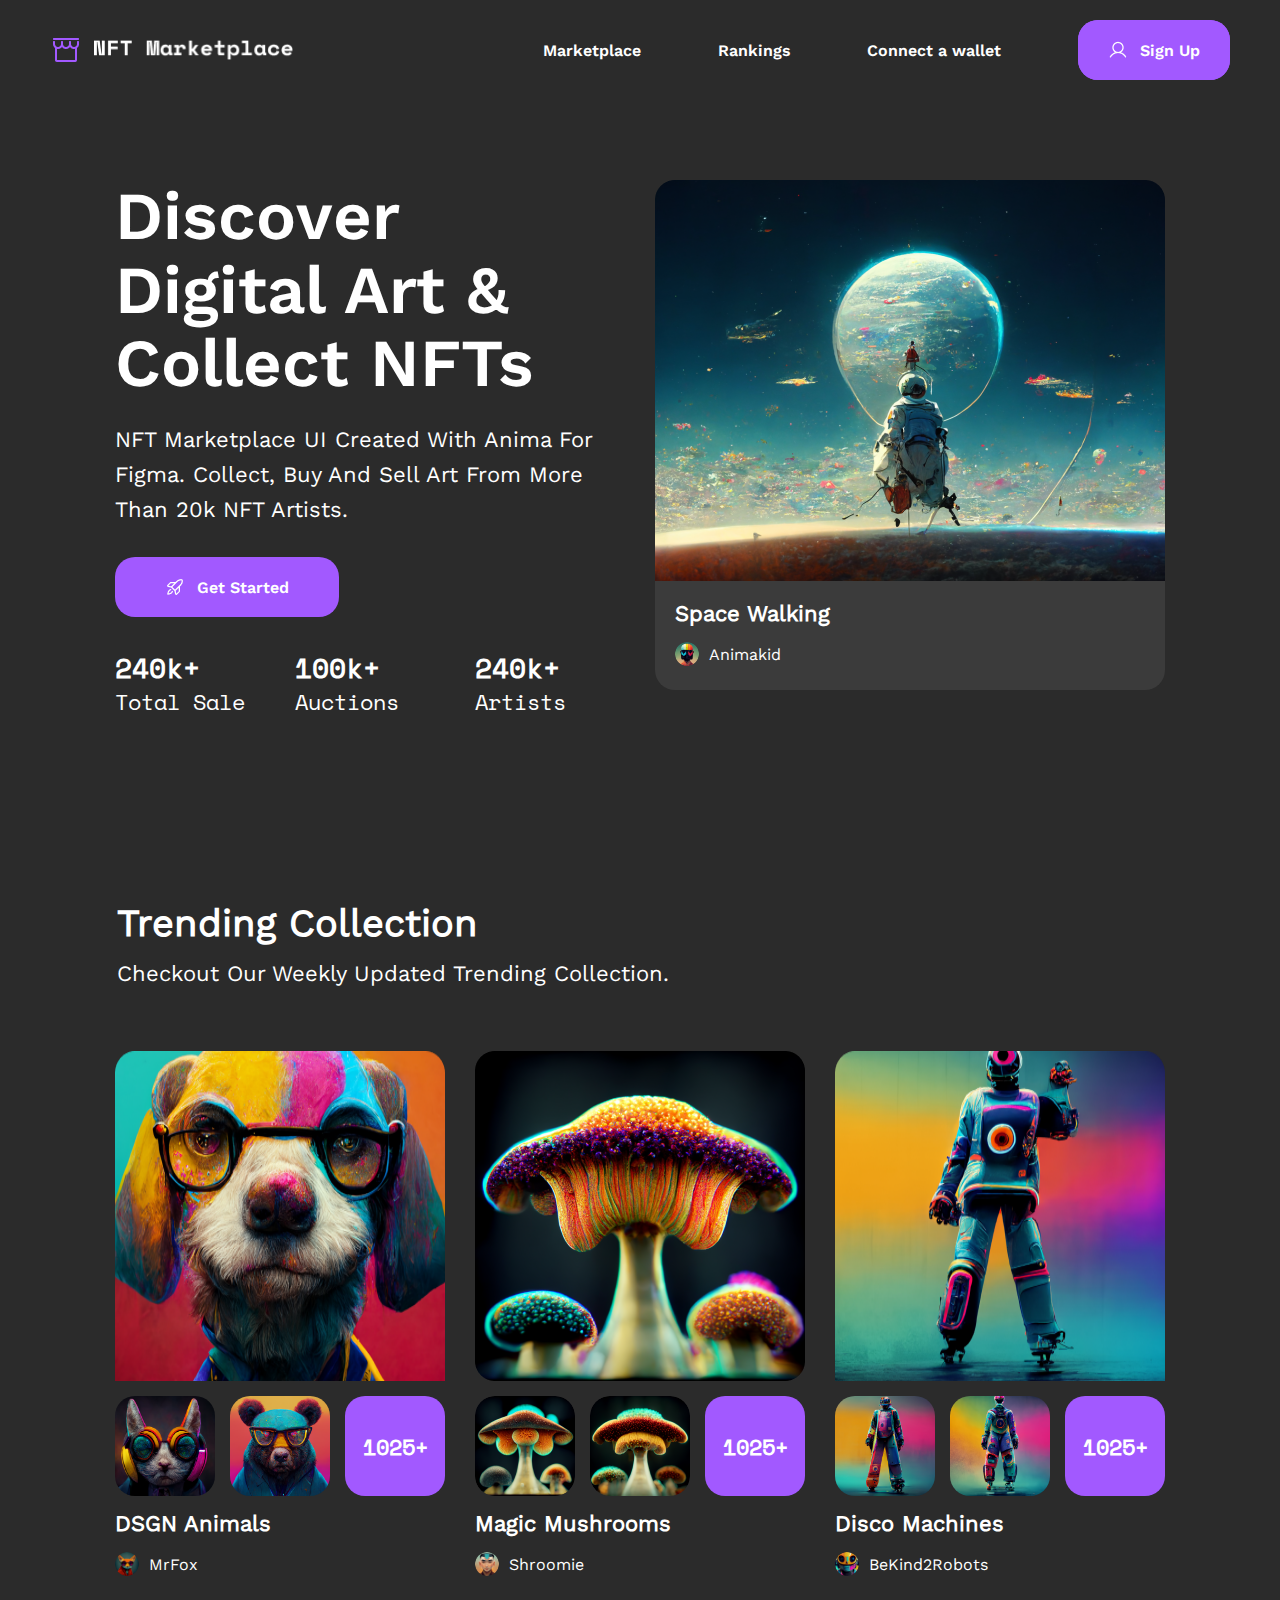
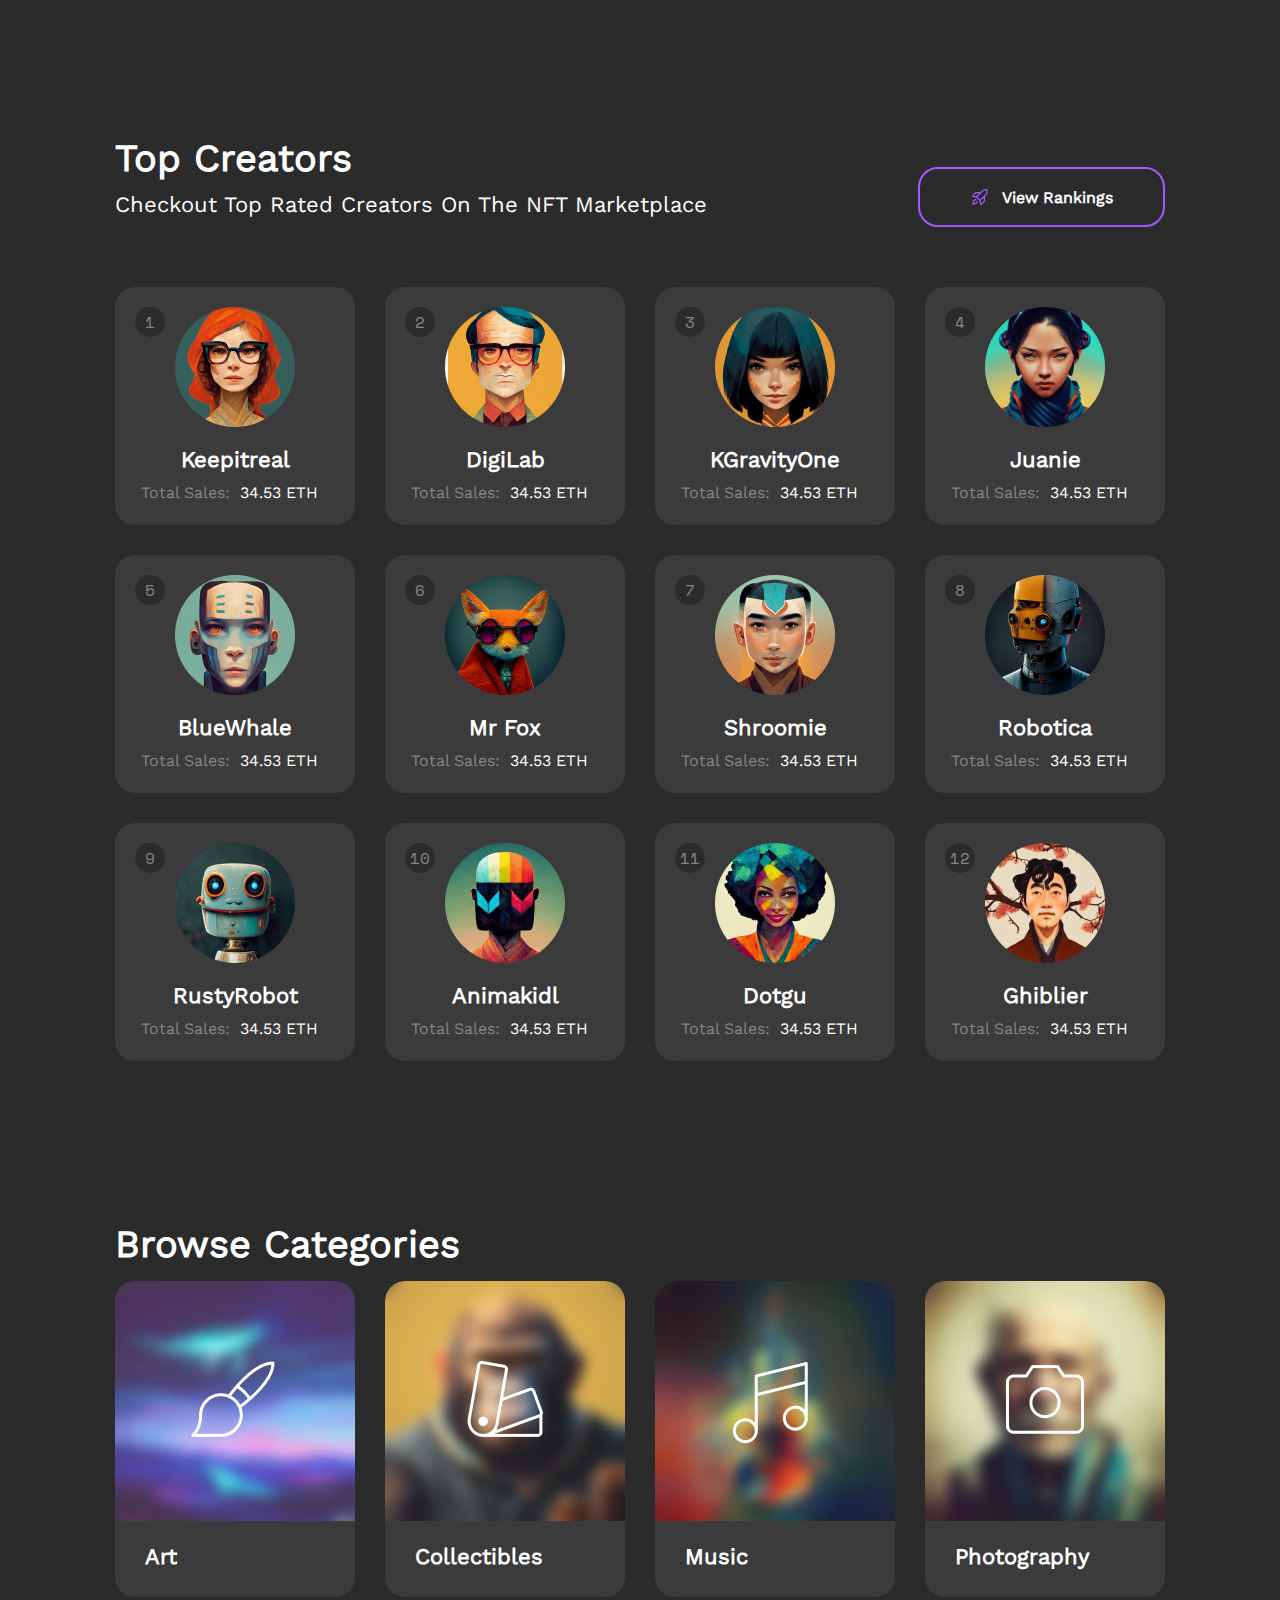
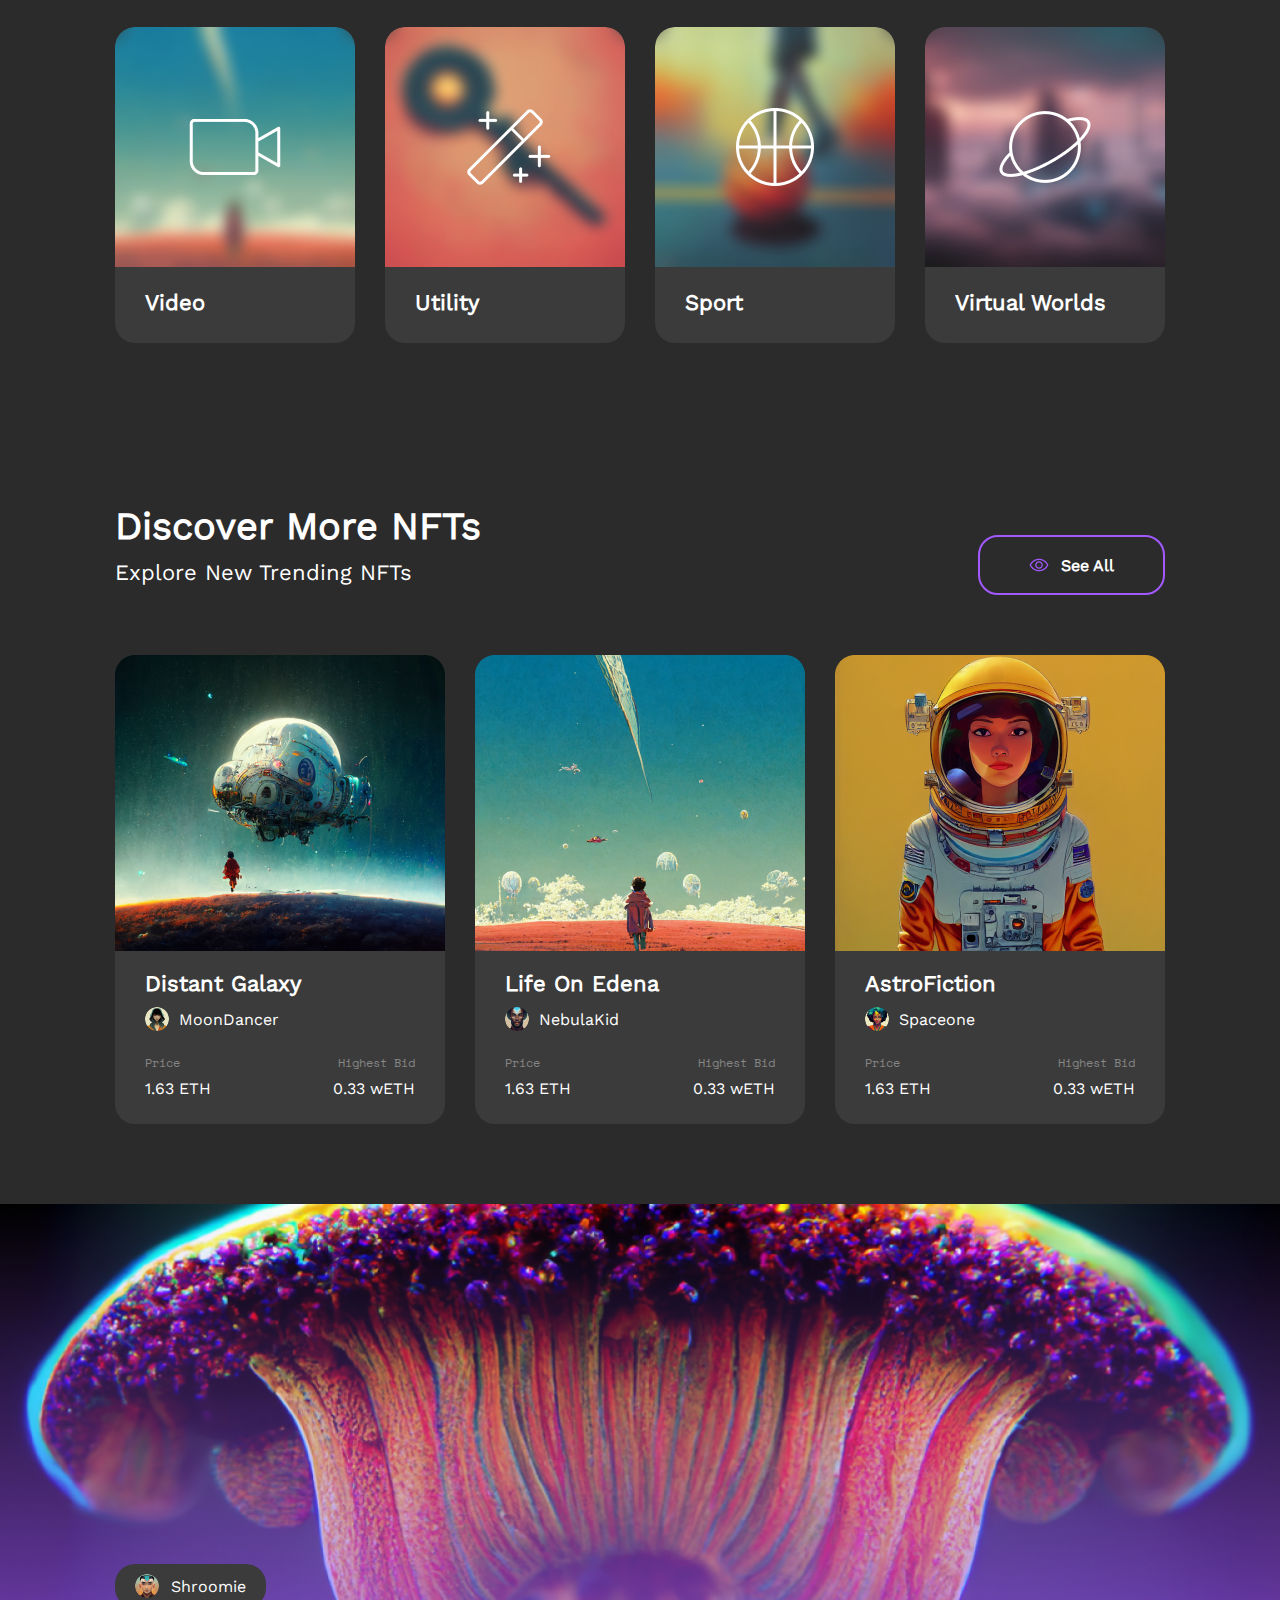
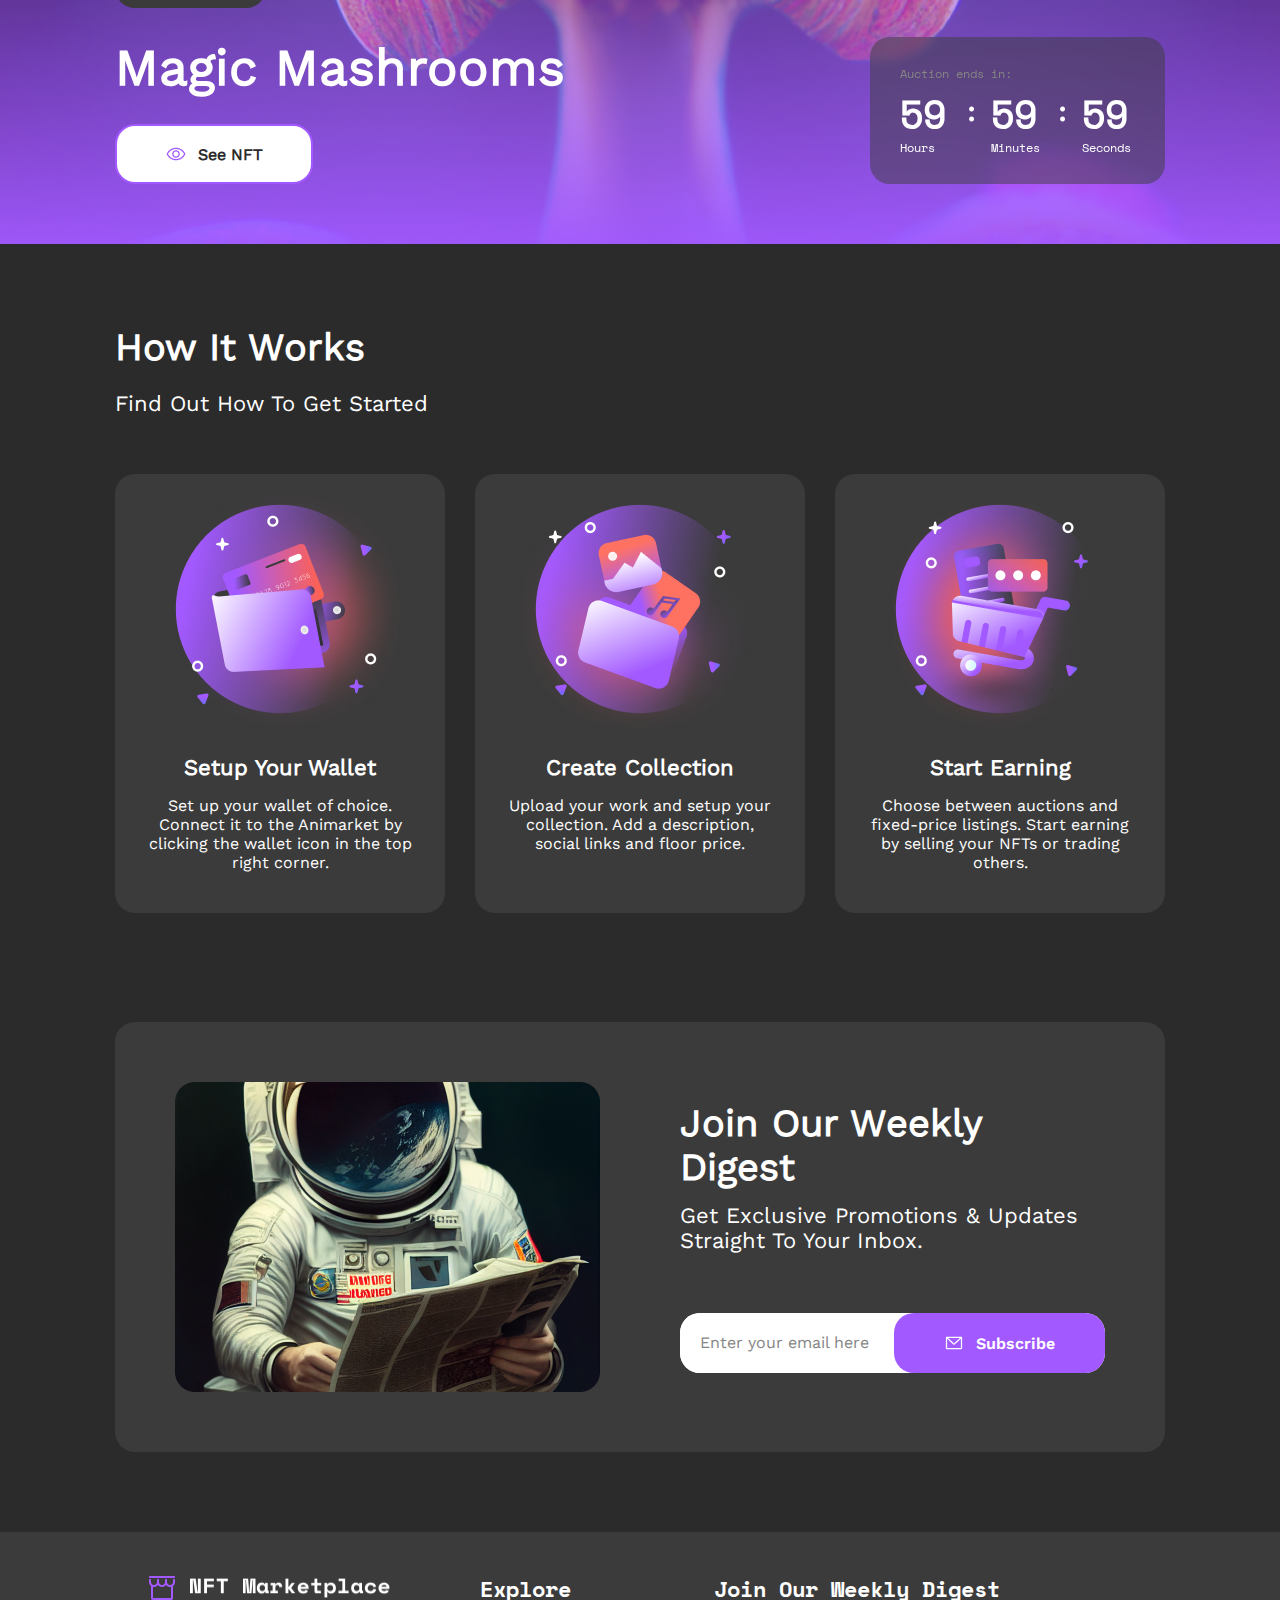
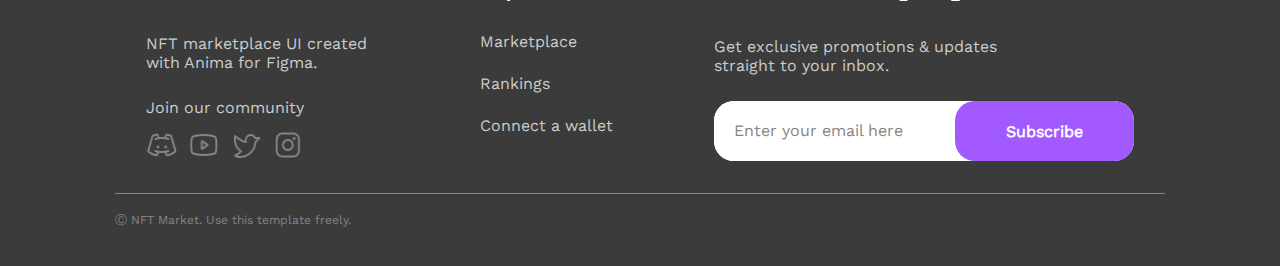
==== commit 6f5195df: "Update index.html" ====
--- a/index.html
+++ b/index.html
@@ -20,7 +20,7 @@
             <a href="marketplace.html">Marketplace</a>
             <a href="rakings.html">Rankings</a>
             <a href="nft2.html">Connect a wallet</a>
-            <button class="sign_up" type="button"><a class="sign_up" href="marketplace.html"><img class="sign_up_image" src="image/User.png" alt="User">Sign Up</a></button>
+            <button class="sign_up" type="button"><a class="sign_up" href="nft2"><img class="sign_up_image" src="image/User.png" alt="User">Sign Up</a></button>
             <!--mobile version-->
             <div class="burger_menu">
                 <img class="image_burger_menu" src="image/Burger Menu.png" alt="burger_menu">
@@ -870,4 +870,4 @@
     </div>
     <!--last part end-->
 </body>
-</html>+</html>
--- a/style.css
+++ b/style.css
@@ -1219,7 +1219,7 @@
     font-size: 22px;
     font-style: normal;
     font-weight: 600;
-    cursor: pointer;
+    text-decoration: none;
 }
 .image_nft{
     width: 40px;
@@ -3416,4 +3416,4 @@
         display: none !important;
     }
     /* new page rakings page end*/
-}+}
